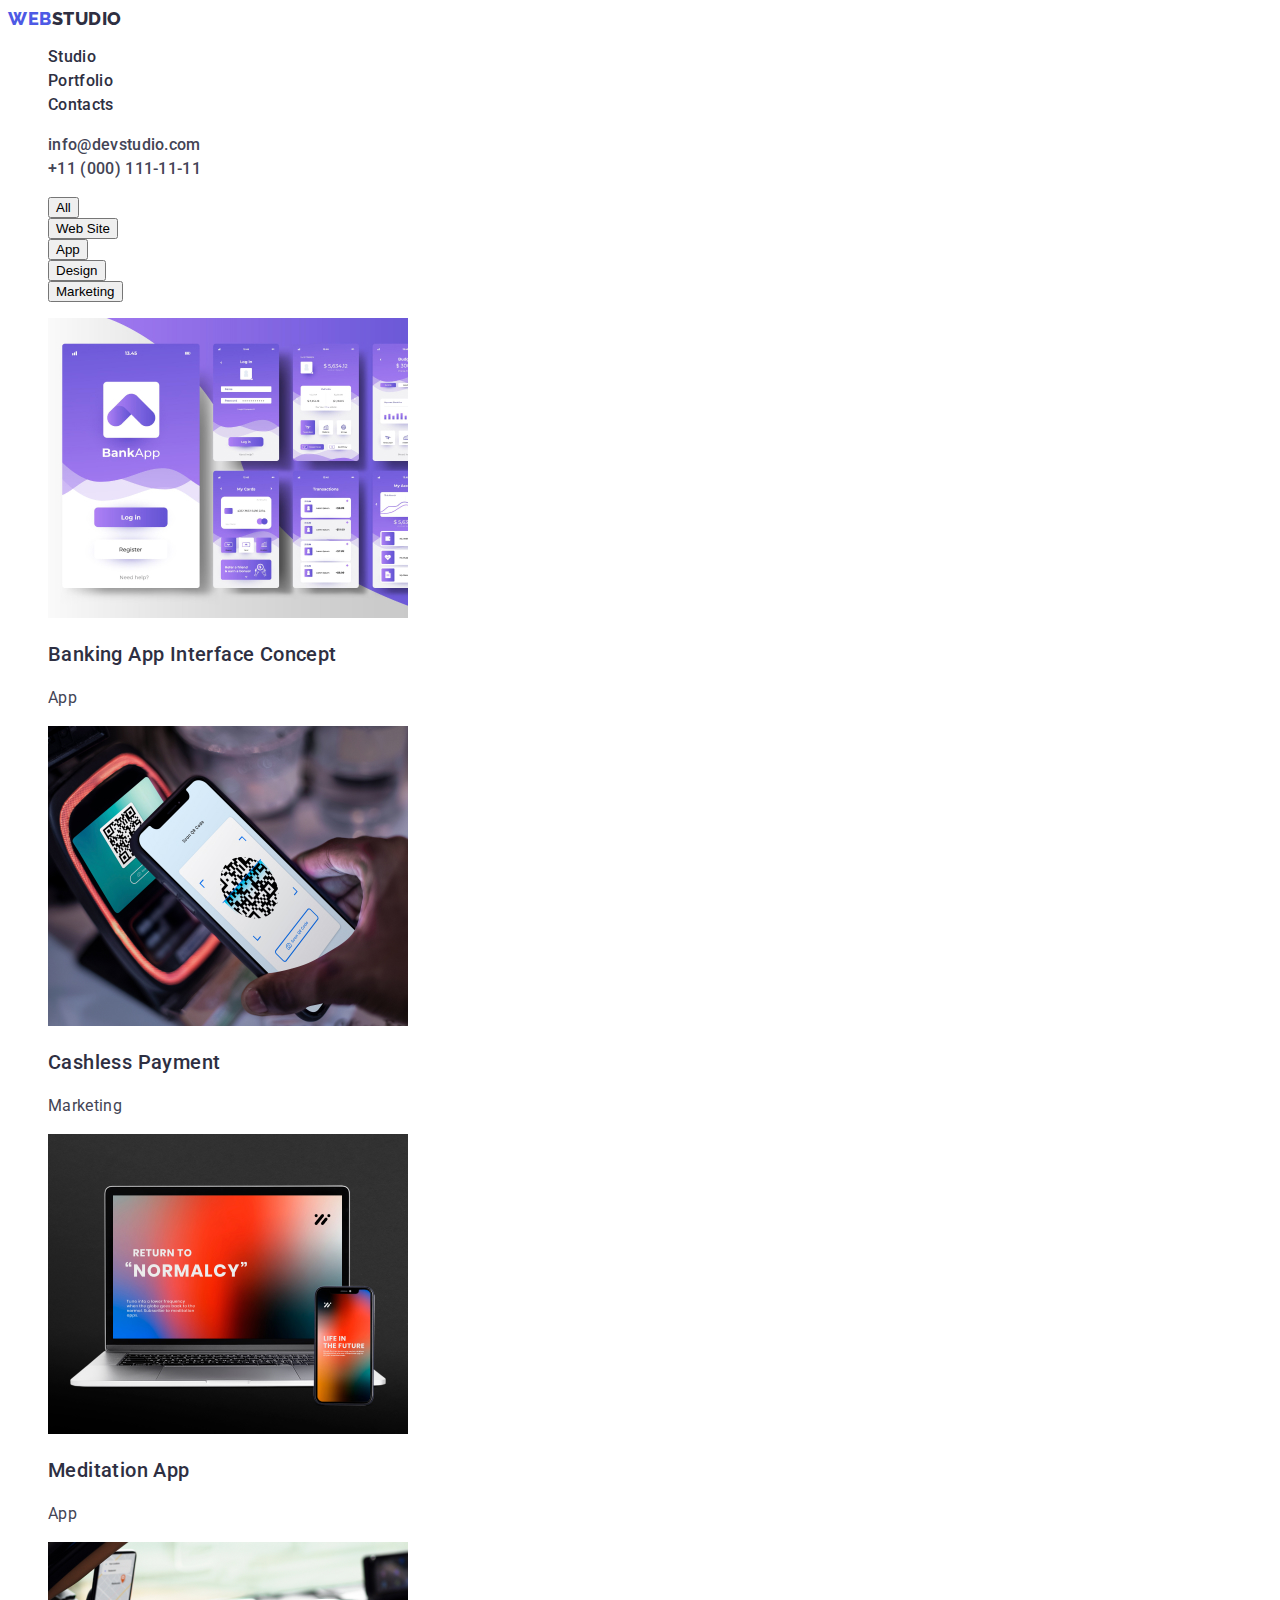
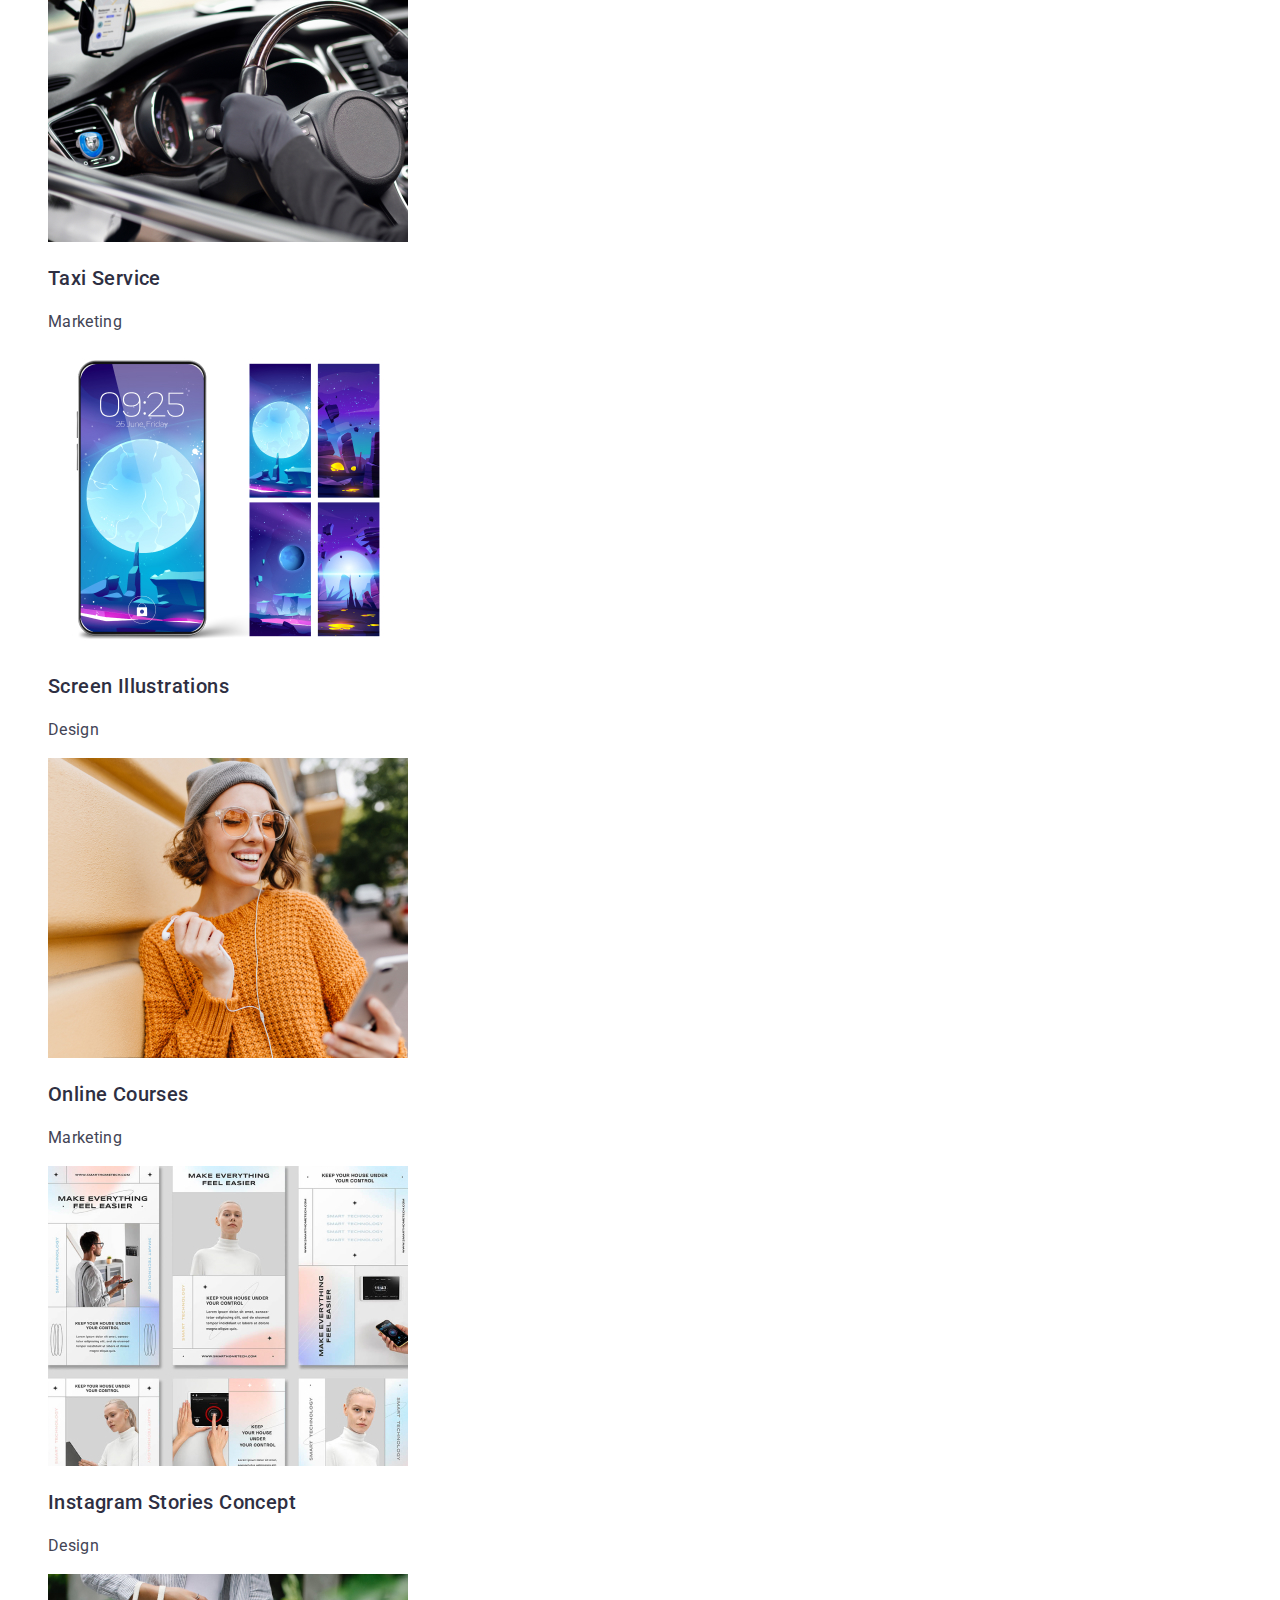
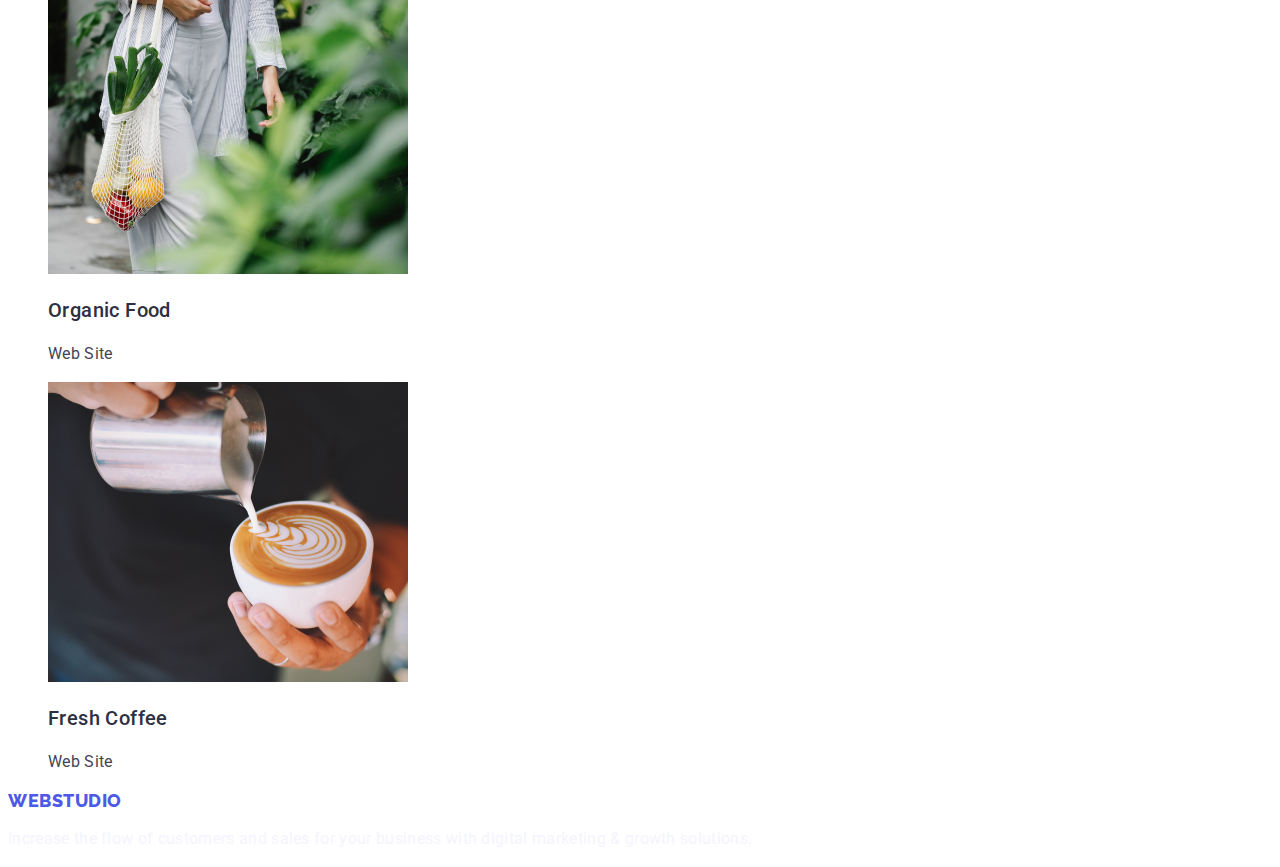
==== portfolio.html @ 8acc3021 "." ====
<!DOCTYPE html>
<html lang="en">

<head>
<link rel="preconnect" href="https://fonts.googleapis.com">
<link rel="preconnect" href="https://fonts.gstatic.com" crossorigin>
<link href="https://fonts.googleapis.com/css2?family=Raleway:wght@800&display=swap" rel="stylesheet">
<link rel="preconnect" href="https://fonts.googleapis.com">
<link rel="preconnect" href="https://fonts.gstatic.com" crossorigin>
<link href="https://fonts.googleapis.com/css2?family=Roboto:wght@400;500;700&display=swap" rel="stylesheet">
<style>
    .title {
        font-family: 'Raleway', cursive;
        font-family: 'Roboto', cursive;
    }
</style>

<link rel="stylesheet" href="./css/styles.css" />
<meta charset="UTF-8">
<meta http-equiv="X-UA-Compatible" content="IE=edge">
<meta name="viewport" content="width=device-width, initial-scale=1.0">
<title>WebStudio</title>
</head>

<body class="main">
    <header>
        <nav>
            <a class="logo" class="link" href="./index.html">Web<span class="logo-one">Studio</span></a>
            <ul class="list">
                <li class="nav-link"><a class="nav" class="link" href="./index.html">Studio</a></li>
                <li class="nav-link"><a class="nav" class="link" href="./portfolio.html">Portfolio</a></li>
                <li class="nav-link"><a class="nav" class="link" href="">Contacts</a></li>
            </ul>
        </nav>
        <address class="contact">
            <ul class="list">
                <li><a href="mailto:info@devstudio.com" class="contact">info@devstudio.com</a></li>
                <li><a href="tel:+110001111111" class="contact">+11 (000) 111-11-11</a></li>
            </ul>
        </address>
    </header>
    <main>
      <ul class="list">
          <li><button class="filter" type="button">All</button></li>
          <li><button type="button" class="filter">Web Site</button></li>
          <li><button class="filter" type="button">App</button></li>
          <li><button class="filter" type="button">Design</button></li>
          <li><button class="filter" type="button">Marketing</button></li>
      </ul>
      <ul class="pic-list">
        <li><a class="link" href="./"><img src="images/image4.jpg" alt="Phone screen showing an app" width="360">
        <h3 class="header-three">Banking App Interface Concept</h3><p class="text"> App</p></a></li>
    <li><a class="link" href="./"><img src="images/image5.jpg" alt="Phone screen with a QR code on it" width="360">
       <h3 class="header-three">Cashless Payment</h3><p class="text">Marketing</p></a></li>
    <li><a class="link" href="./"><img src="images/image6.jpg" alt="Phone and laptop screens" width="360">
     <h3 class="header-three">Meditation App</h3><p class="text">App</p></a></li>
    <li><a class="link" href="./"><img src="images/image7.jpg" alt="Hands on a steering wheel" width="360">
    <h3 class="header-three">Taxi Service</h3><p class="text">Marketing</p></a></li>
    <li><a class="link" href="./"><img src="images/image8.jpg" alt="Five phone screens" width="360">
    <h3 class="header-three">Screen Illustrations</h3><p class="text">Design</p></a></li>
    <li><a class="link" href="./"><img src="images/image9.jpg" alt="Girl looking on a phone screen and smiling" width="360">
    <h3 class="header-three">Online Courses</h3><p class="text">Marketing</p></a></li>
    <li><a class="link" href="./"><img src="images/image10.jpg" alt="Samples of Instagram stories" width="360">
    <h3 class="header-three">Instagram Stories Concept</h3><p class="text">Design</p></a></li>
    <li><a class="link" href="./"><img src="images/image11.jpg" alt="A woman carrying a grocery bag" width="360">
    <h3 class="header-three">Organic Food</h3><p class="text">Web Site</p></a></li>
    <li><a class="link" href="./"><img src="images/image12.jpg" alt="Barista making coffee" width="360">
    <h3 class="header-three">Fresh Coffee</h3><p class="text">Web Site</p></a></li>
      </ul>

    </main>
    <footer>
    <a class="logo" href="./index.html"><span class="logo1">Web</span><span class="logo-two">Studio</span></a>
    <p class="footer-desc"> Increase the flow of customers and sales for your business with digital marketing & growth
    solutions.</p>
    </footer>
    </body>
    
    </html>
---- css/styles.css ----
:root {font-family: 'Roboto', sans-serif;
    color: #434455;
    text-decoration: none;
    background-color: #FFFFFF}

.header-one{line-height: 1.07;
    font-style: normal;
    font-weight: 700;
    font-size: 56px;
    letter-spacing: 0.02em;
    text-align: center;
    color: #FFFFFF;}
.logo{
    font-family: 'Raleway', sans-serif;
    font-style: normal;
    font-weight: 800;
    font-size: 18px;
    line-height: 1.17;
    display: flex;
    letter-spacing: 0.03em;
    text-transform: uppercase;
    text-decoration: none;
    color: #4d5ae5;}
.logo-one {color: #2e2f42}
.nav-link {
    font-weight: 500;
    font-size: 16px;
    line-height: 1.5;
    letter-spacing: 0.02em;
    color: #2e2f42;
    
}
.nav:focus {color: #404bbf;}
.nav:hover {
    color: #404bbf;
}
.contact-nav {font-style: normal;}
.contact {font-style: normal;
    font-weight: 500;
    font-size: 16px;
    line-height: 24px;
    letter-spacing: 0.02em;
    color: #434455;
    text-decoration: none;}
.nav{color:#2e2f42;
    font-weight: 500;
    font-size: 16px;
    line-height: 1.5;
    letter-spacing: 0.02em;
    text-decoration: none;}
   
   
.contact:focus {color:#404bbf;}
.contact:hover {
    color: #404bbf;
}

.button {background-color: #4D5AE5;
    font-style: normal;
    font-weight: 500;
    font-size: 16px;
    line-height: 24px;
    letter-spacing: 0.04em;
    color: #FFFFFF;
    font-family: "Roboto", sans-serif;
    cursor: pointer;
    }
.button:focus{color:#404BBF;}
.button:hover{
    color: #404BBF;
}
.principlesoverall {
    list-style: none    
}
.header-three {
    font-style: normal;
    font-weight: 500;
    font-size: 20px;
    line-height: 24px;
    letter-spacing: 0.02em;
    color: #2E2F42;}   
.text {
        font-style: normal;
        font-weight: 400;
        font-size: 16px;
        line-height: 24px;
        letter-spacing: 0.02em;
        color: #434455;
}     
.header-two {
    font-style: normal;
    font-weight: 700;
    font-size: 36px;
    line-height: 40px;
    letter-spacing: 0.02em;
    text-transform: capitalize;
    color: #2E2F42;}
.pic-list {
    list-style: none;
}
.teamjob {
    font-style: normal;
    font-weight: 400;
    font-size: 16px;
    line-height: 24px;
    letter-spacing: 0.02em;
    color: #434455
}
.footer-desc{
    font-style: normal;
    line-height: 24px;
    letter-spacing: 0.02em;
    color: #F4F4FD;
}
.filter:hover .filter:focus {background: #404BBF;
    border: 1px solid #E7E9FC;
     }
.link {text-decoration: none;}
.list {list-style: none;}
.section-one {background-color:#2e2f42;}
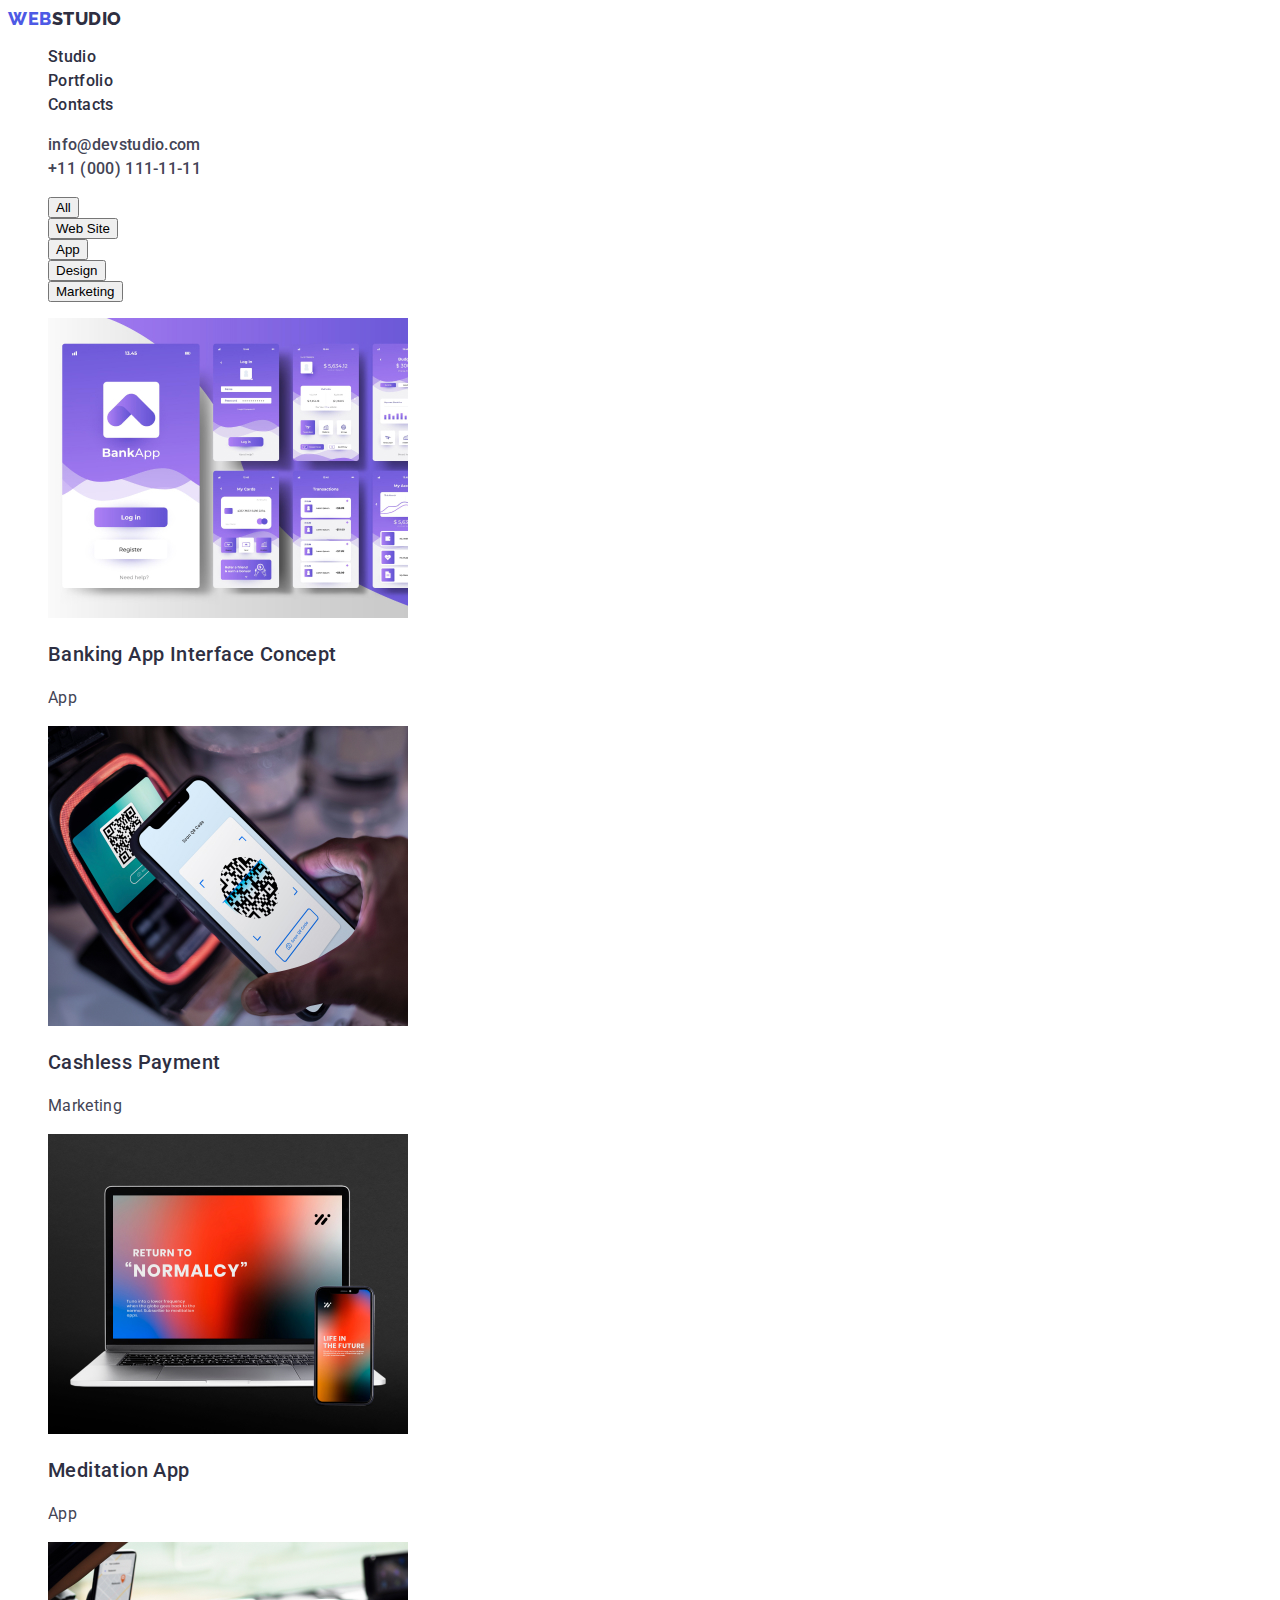
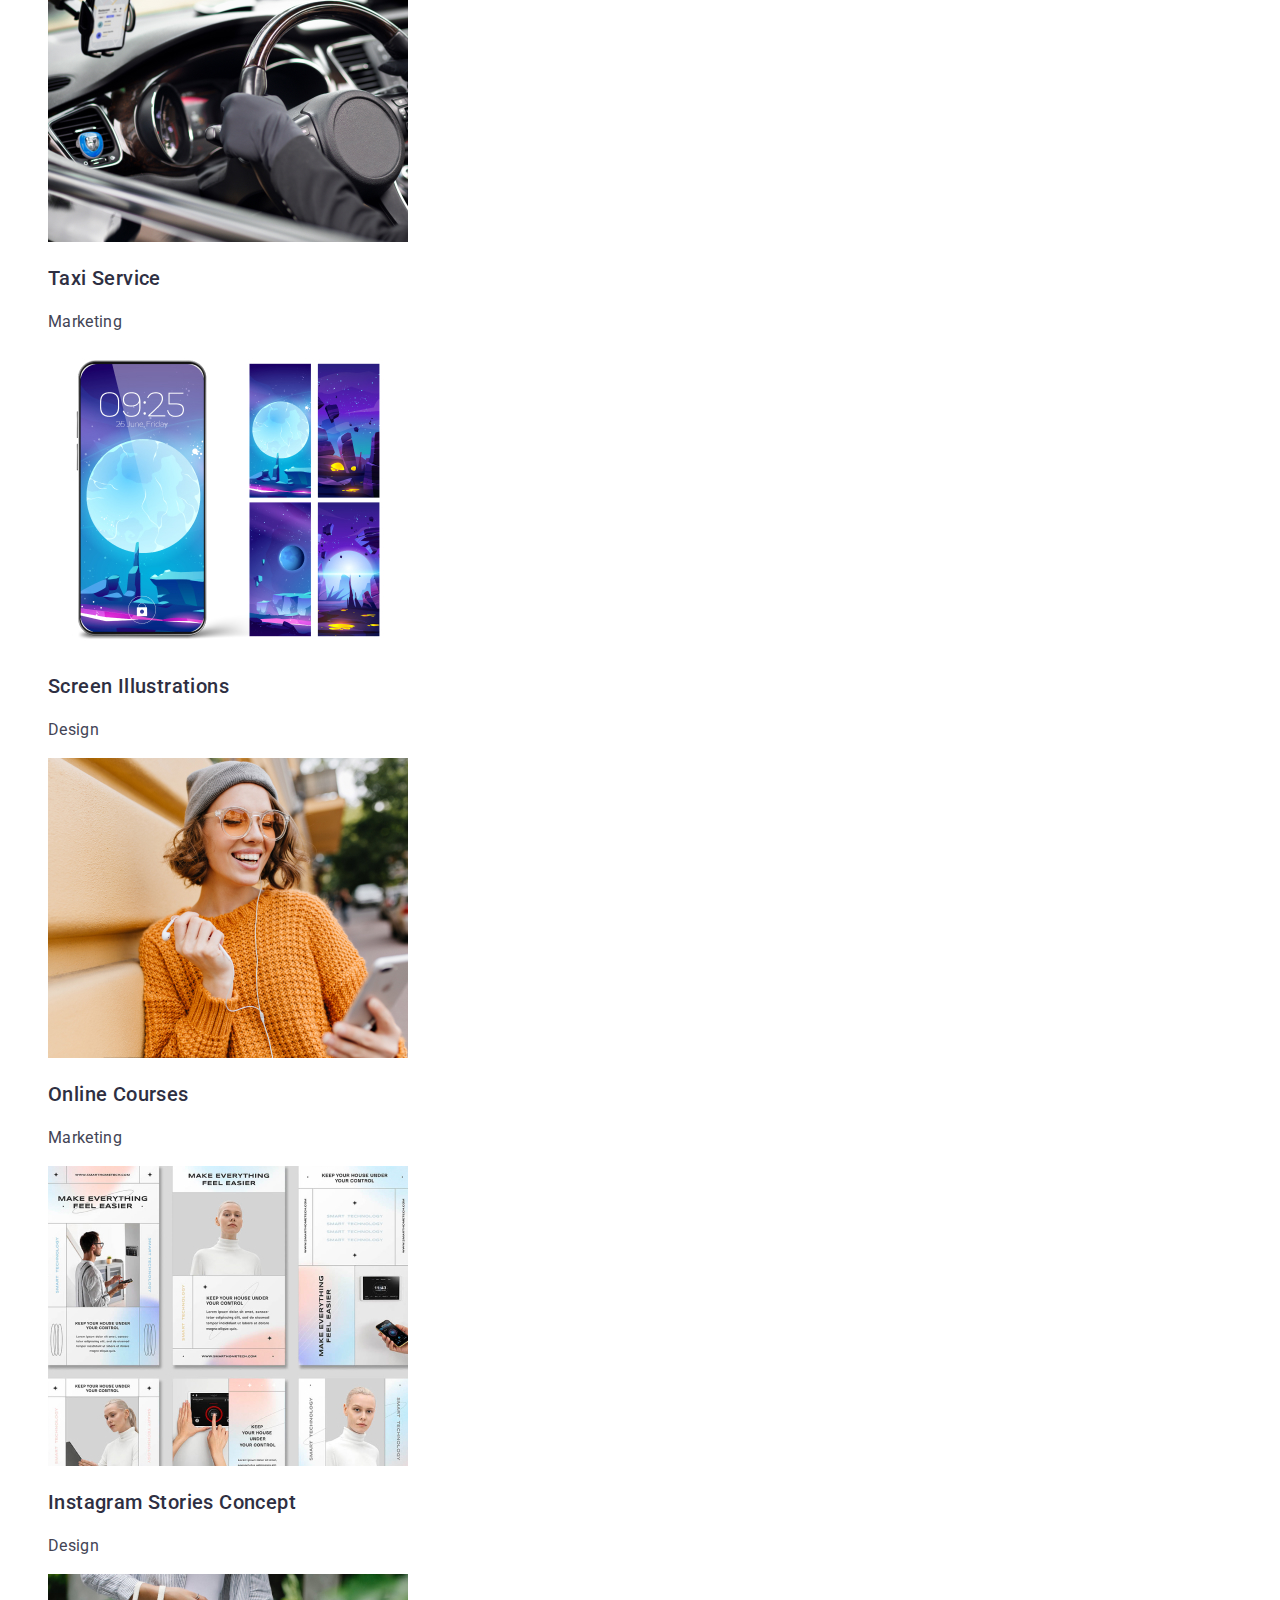
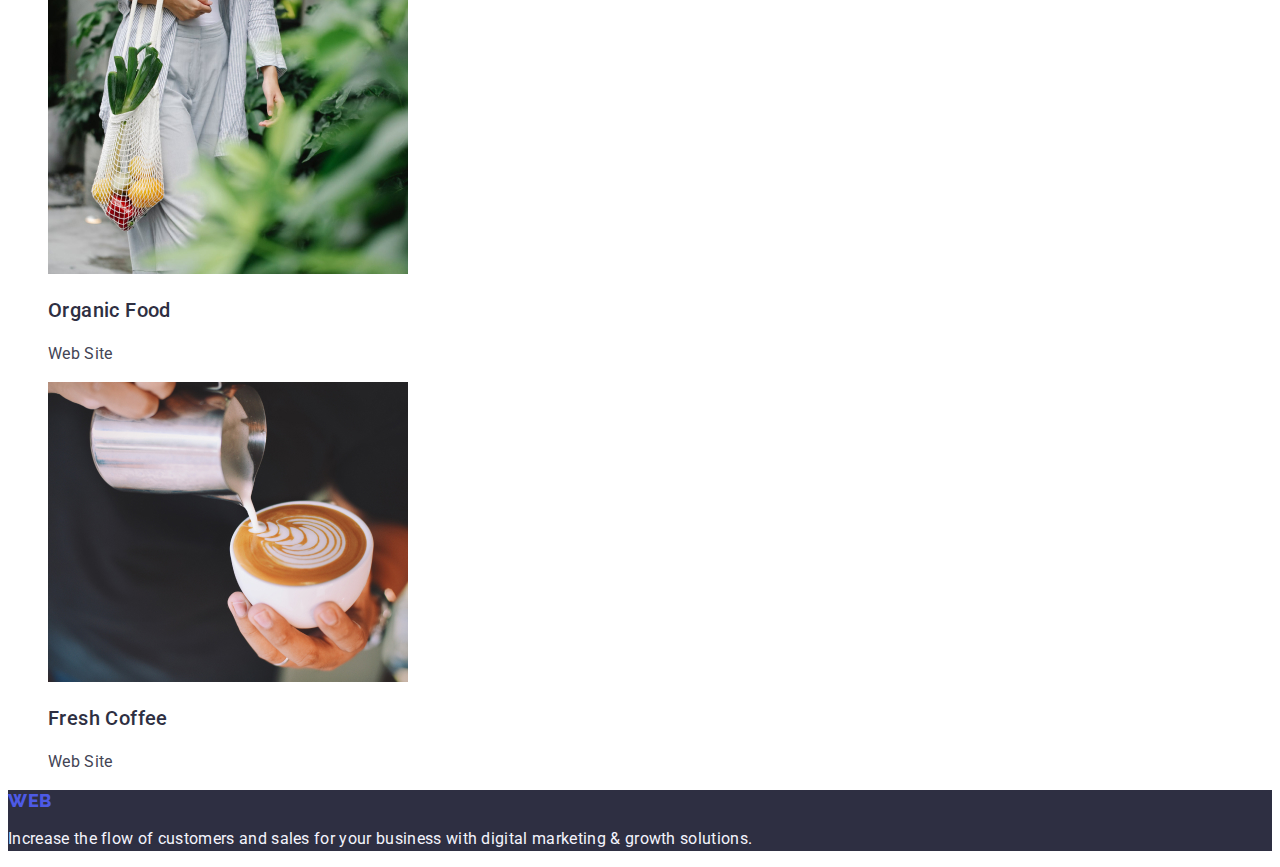
==== commit ac81ac2d: "." ====
--- a/portfolio.html
+++ b/portfolio.html
@@ -27,9 +27,9 @@
         <nav>
             <a class="logo" class="link" href="./index.html">Web<span class="logo-one">Studio</span></a>
             <ul class="list">
-                <li class="nav-link"><a class="nav" class="link" href="./index.html">Studio</a></li>
-                <li class="nav-link"><a class="nav" class="link" href="./portfolio.html">Portfolio</a></li>
-                <li class="nav-link"><a class="nav" class="link" href="">Contacts</a></li>
+                <li class="nav-link"><a class="nav link" href="./index.html">Studio</a></li>
+                <li class="nav-link"><a class="nav link" href="./portfolio.html">Portfolio</a></li>
+                <li class="nav-link"><a class="nav link" href="">Contacts</a></li>
             </ul>
         </nav>
         <address class="contact">
@@ -40,6 +40,7 @@
         </address>
     </header>
     <main>
+        <section> <h1 hidden>Lorem ipsum dolor</h1>
       <ul class="list">
           <li><button class="filter" type="button">All</button></li>
           <li><button type="button" class="filter">Web Site</button></li>
@@ -67,10 +68,10 @@
     <li><a class="link" href="./"><img src="images/image12.jpg" alt="Barista making coffee" width="360">
     <h3 class="header-three">Fresh Coffee</h3><p class="text">Web Site</p></a></li>
       </ul>
-
+    </section>
     </main>
-    <footer>
-    <a class="logo" href="./index.html"><span class="logo1">Web</span><span class="logo-two">Studio</span></a>
+    <footer class="footer">
+    <a class="logo" class="link" href="./index.html">Web<span class="logo-one">Studio</span></a>
     <p class="footer-desc"> Increase the flow of customers and sales for your business with digital marketing & growth
     solutions.</p>
     </footer>
--- a/css/styles.css
+++ b/css/styles.css
@@ -118,6 +118,7 @@
 .link {text-decoration: none;}
 .list {list-style: none;}
 .section-one {background-color:#2e2f42;}
+.footer{background-color:#2e2f42;}
 
 
 
@@ -127,4 +128,3 @@
 
 
 
-
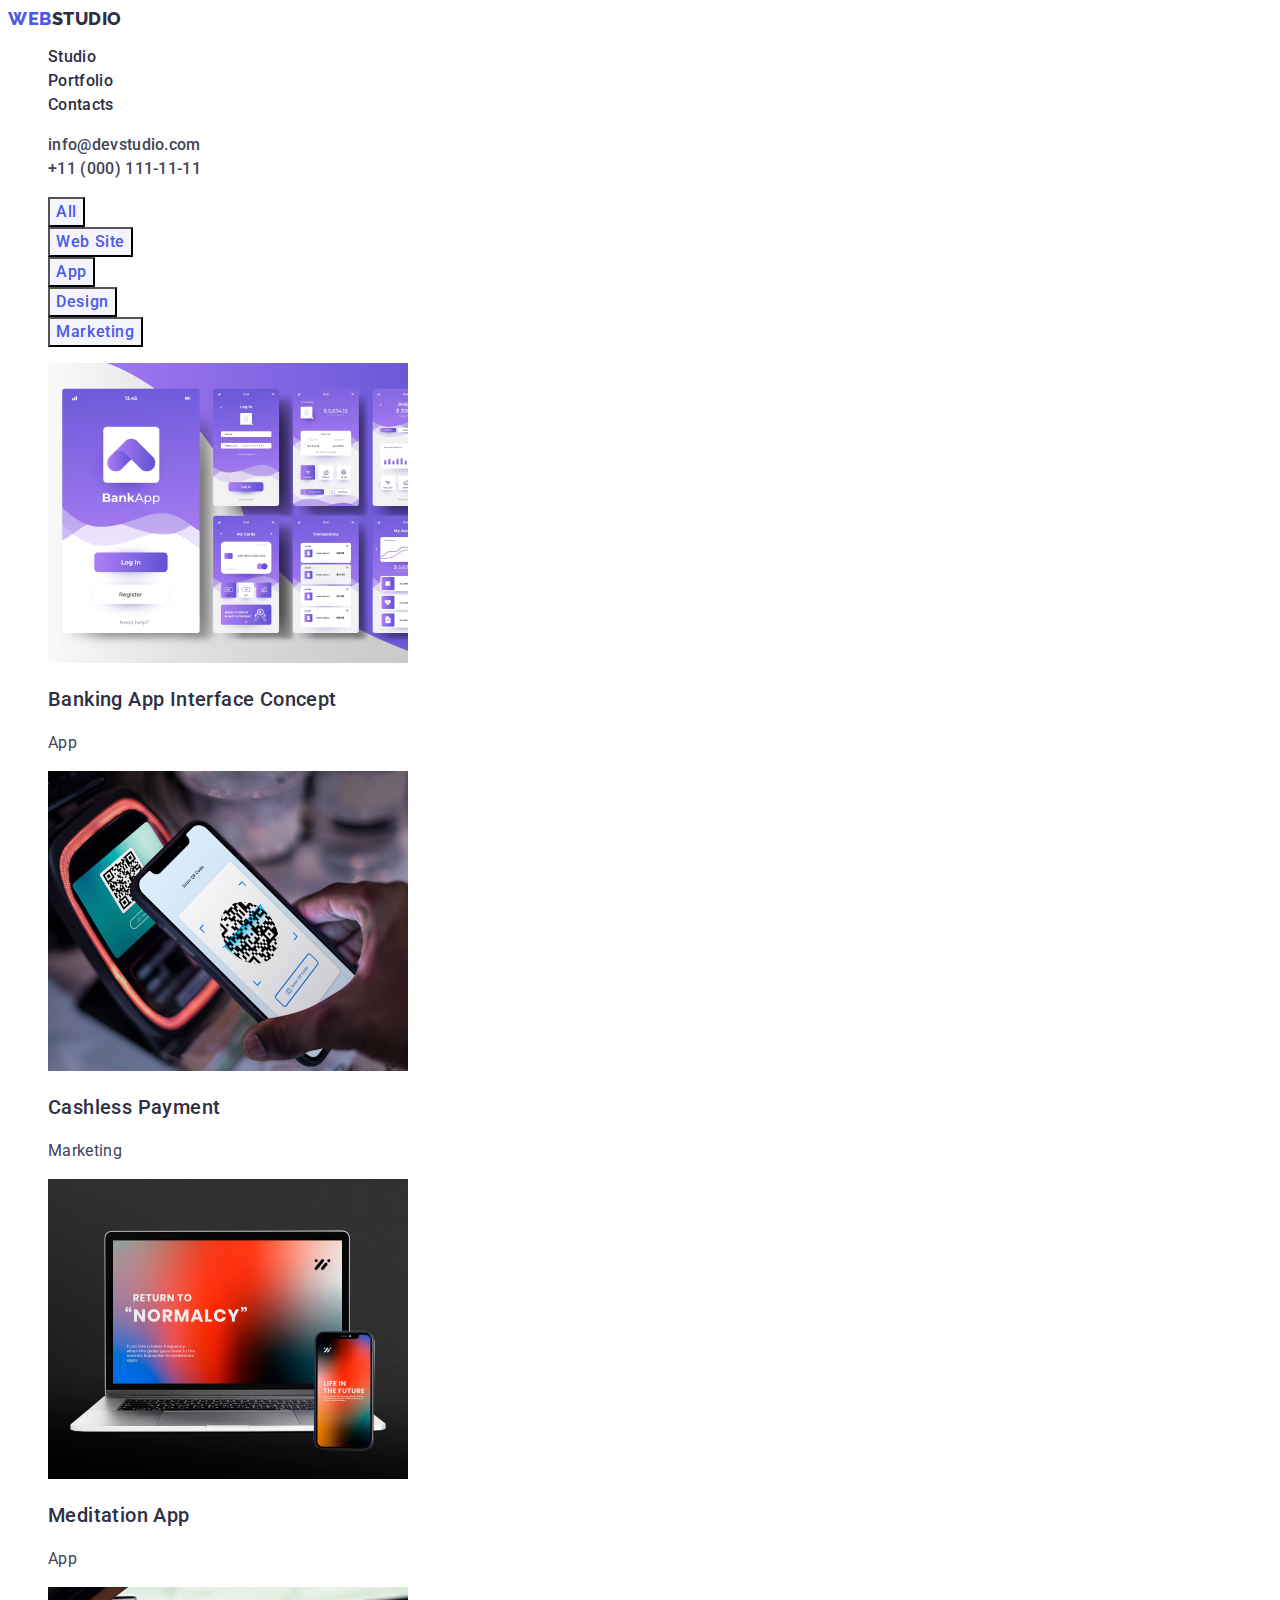
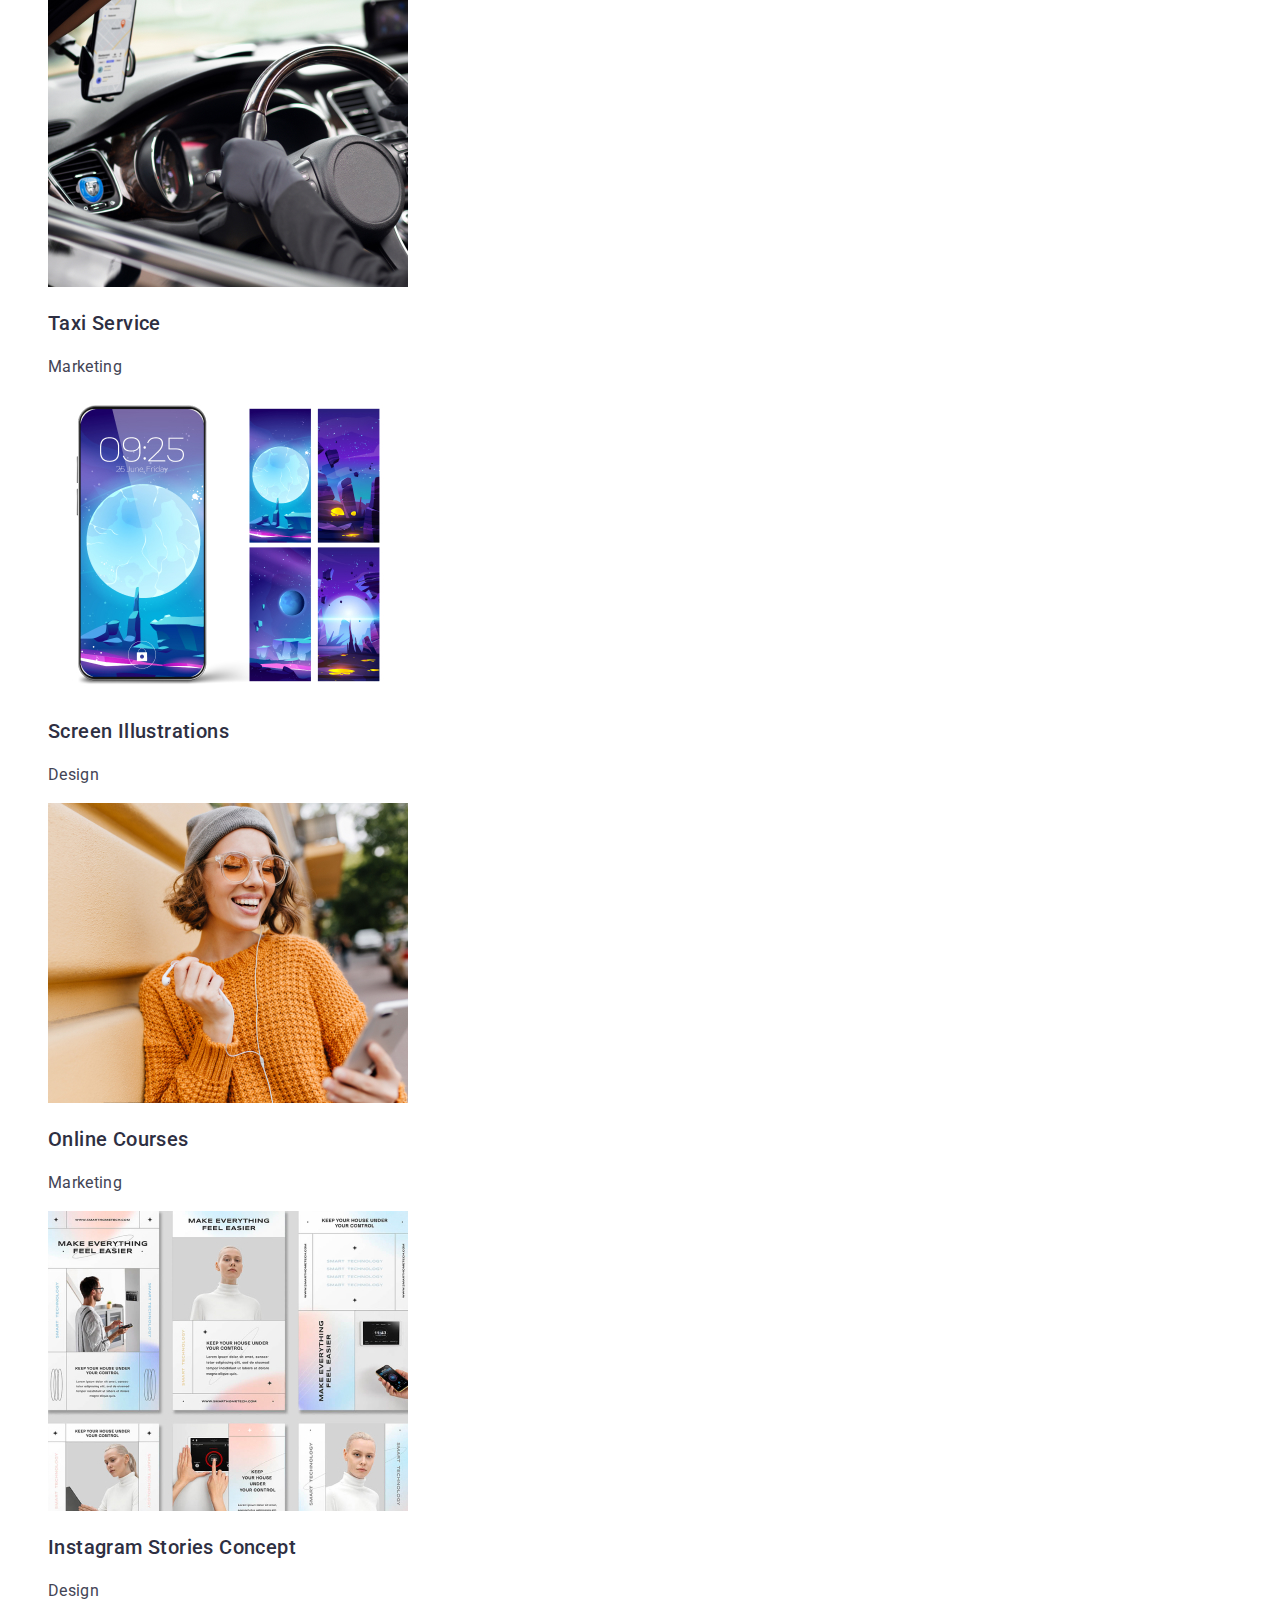
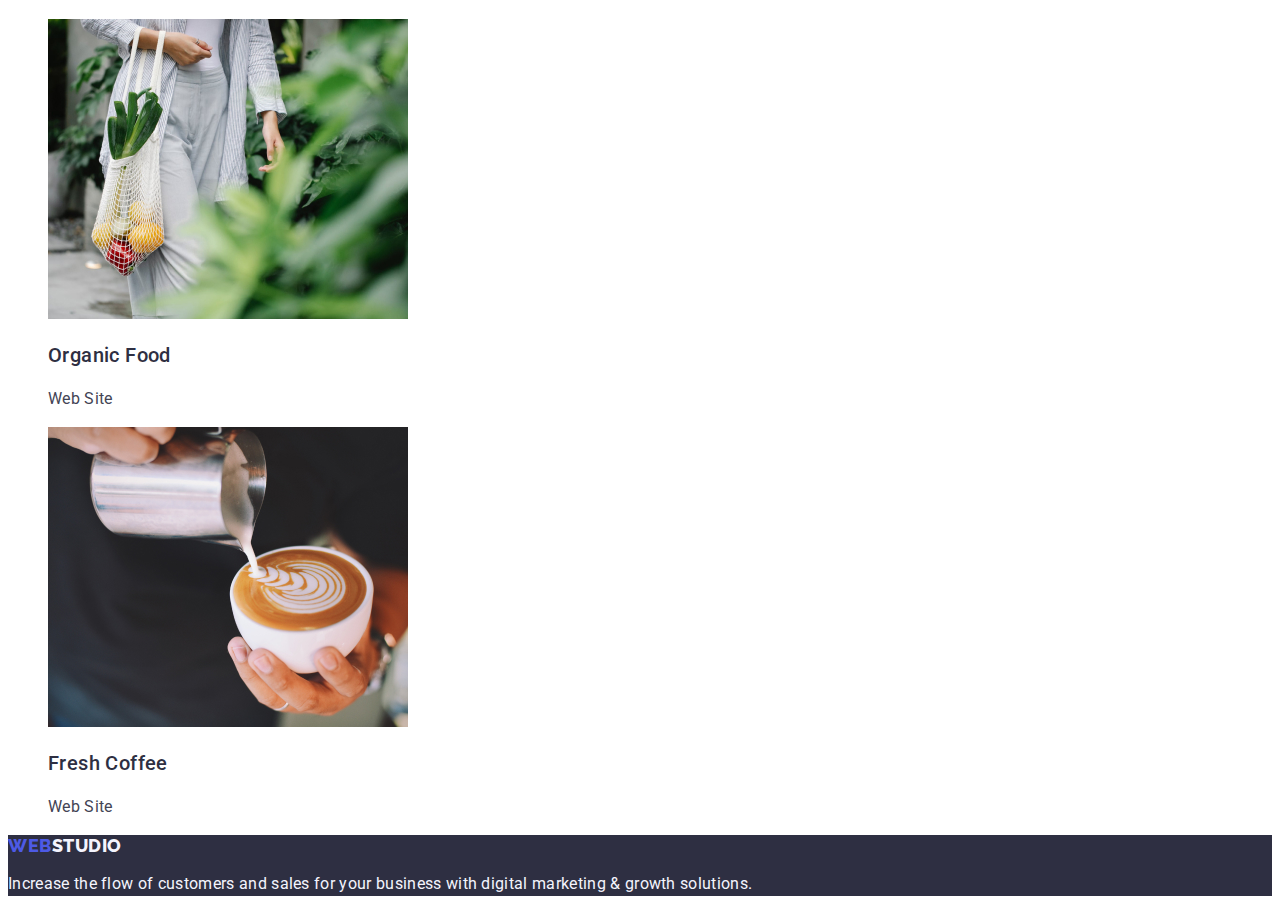
==== commit c9149dfa: "index fixed" ====
--- a/portfolio.html
+++ b/portfolio.html
@@ -25,7 +25,7 @@
 <body class="main">
     <header>
         <nav>
-            <a class="logo" class="link" href="./index.html">Web<span class="logo-one">Studio</span></a>
+            <a class="logo link" href="./index.html">Web<span class="logo-one">Studio</span></a>
             <ul class="list">
                 <li class="nav-link"><a class="nav link" href="./index.html">Studio</a></li>
                 <li class="nav-link"><a class="nav link" href="./portfolio.html">Portfolio</a></li>
@@ -34,8 +34,8 @@
         </nav>
         <address class="contact">
             <ul class="list">
-                <li><a href="mailto:info@devstudio.com" class="contact">info@devstudio.com</a></li>
-                <li><a href="tel:+110001111111" class="contact">+11 (000) 111-11-11</a></li>
+                <li><a href="mailto:info@devstudio.com" class="contact link">info@devstudio.com</a></li>
+                <li><a href="tel:+110001111111" class="contact link">+11 (000) 111-11-11</a></li>
             </ul>
         </address>
     </header>
@@ -48,33 +48,34 @@
           <li><button class="filter" type="button">Design</button></li>
           <li><button class="filter" type="button">Marketing</button></li>
       </ul>
-      <ul class="pic-list">
-        <li><a class="link" href="./"><img src="images/image4.jpg" alt="Phone screen showing an app" width="360">
+      <ul class="list">
+        <li><a class="link" href="./"><img src="./images/image4.jpg" alt="Phone screen showing an app" width="360">
         <h3 class="header-three">Banking App Interface Concept</h3><p class="text"> App</p></a></li>
-    <li><a class="link" href="./"><img src="images/image5.jpg" alt="Phone screen with a QR code on it" width="360">
+    <li><a class="link" href="./"><img src="./images/image5.jpg" alt="Phone screen with a QR code on it" width="360">
        <h3 class="header-three">Cashless Payment</h3><p class="text">Marketing</p></a></li>
-    <li><a class="link" href="./"><img src="images/image6.jpg" alt="Phone and laptop screens" width="360">
+    <li><a class="link" href="./"><img src="./images/image6.jpg" alt="Phone and laptop screens" width="360">
      <h3 class="header-three">Meditation App</h3><p class="text">App</p></a></li>
-    <li><a class="link" href="./"><img src="images/image7.jpg" alt="Hands on a steering wheel" width="360">
+    <li><a class="link" href="./"><img src="./images/image7.jpg" alt="Hands on a steering wheel" width="360">
     <h3 class="header-three">Taxi Service</h3><p class="text">Marketing</p></a></li>
-    <li><a class="link" href="./"><img src="images/image8.jpg" alt="Five phone screens" width="360">
+    <li><a class="link" href="./"><img src="./images/image8.jpg" alt="Five phone screens" width="360">
     <h3 class="header-three">Screen Illustrations</h3><p class="text">Design</p></a></li>
-    <li><a class="link" href="./"><img src="images/image9.jpg" alt="Girl looking on a phone screen and smiling" width="360">
+    <li><a class="link" href="./"><img src="./images/image9.jpg" alt="Girl looking on a phone screen and smiling" width="360">
     <h3 class="header-three">Online Courses</h3><p class="text">Marketing</p></a></li>
-    <li><a class="link" href="./"><img src="images/image10.jpg" alt="Samples of Instagram stories" width="360">
+    <li><a class="link" href="./"><img src="./images/image10.jpg" alt="Samples of Instagram stories" width="360">
     <h3 class="header-three">Instagram Stories Concept</h3><p class="text">Design</p></a></li>
-    <li><a class="link" href="./"><img src="images/image11.jpg" alt="A woman carrying a grocery bag" width="360">
+    <li><a class="link" href="./"><img src="./images/image11.jpg" alt="A woman carrying a grocery bag" width="360">
     <h3 class="header-three">Organic Food</h3><p class="text">Web Site</p></a></li>
-    <li><a class="link" href="./"><img src="images/image12.jpg" alt="Barista making coffee" width="360">
+    <li><a class="link" href="./"><img src="./images/image12.jpg" alt="Barista making coffee" width="360">
     <h3 class="header-three">Fresh Coffee</h3><p class="text">Web Site</p></a></li>
       </ul>
     </section>
     </main>
-    <footer class="footer">
-    <a class="logo" class="link" href="./index.html">Web<span class="logo-one">Studio</span></a>
+<footer class="footer">
+    <a class="logo link" href="./index.html">Web<span class="logo-two">Studio</span></a>
     <p class="footer-desc"> Increase the flow of customers and sales for your business with digital marketing & growth
-    solutions.</p>
-    </footer>
+        solutions.</p>
+</footer>
+
     </body>
     
     </html>--- a/css/styles.css
+++ b/css/styles.css
@@ -16,12 +16,12 @@
     font-weight: 800;
     font-size: 18px;
     line-height: 1.17;
-    display: flex;
     letter-spacing: 0.03em;
     text-transform: uppercase;
     text-decoration: none;
     color: #4d5ae5;}
 .logo-one {color: #2e2f42}
+.logo-two {color: #f4f4fd}
 .nav-link {
     font-weight: 500;
     font-size: 16px;
@@ -42,13 +42,13 @@
     letter-spacing: 0.02em;
     color: #434455;
     text-decoration: none;}
+
 .nav{color:#2e2f42;
     font-weight: 500;
     font-size: 16px;
     line-height: 1.5;
     letter-spacing: 0.02em;
     text-decoration: none;}
-   
    
 .contact:focus {color:#404bbf;}
 .contact:hover {
@@ -65,12 +65,12 @@
     font-family: "Roboto", sans-serif;
     cursor: pointer;
     }
-.button:focus{color:#404BBF;}
-.button:hover{
-    color: #404BBF;
+.button:focus {background-color:#404BBF;}
+.button:hover {
+    background-color: #404BBF;
 }
 .principlesoverall {
-    list-style: none    
+    list-style: none;    
 }
 .header-three {
     font-style: normal;
@@ -91,13 +91,13 @@
     font-style: normal;
     font-weight: 700;
     font-size: 36px;
-    line-height: 40px;
+    text-align: center;
     letter-spacing: 0.02em;
     text-transform: capitalize;
-    color: #2E2F42;}
-.pic-list {
-    list-style: none;
-}
+    color: #2E2F42;
+    line-height: 1.11;}
+.section-four {background-color: #F4F4FD;}
+
 .teamjob {
     font-style: normal;
     font-weight: 400;
@@ -112,9 +112,24 @@
     letter-spacing: 0.02em;
     color: #F4F4FD;
 }
-.filter:hover .filter:focus {background: #404BBF;
+.filter:hover {background: #404BBF;
     border: 1px solid #E7E9FC;
+    color: #FFFFFF;
      }
+.filter:focus {
+        color: #FFFFFF;
+        background: #404BBF;
+        border: 1px solid #E7E9FC;
+    }
+.filter {font-family: "Roboto", sans-serif;
+         font-weight: 500;
+        font-size: 16px;
+        line-height: 1.5;
+        letter-spacing: 0.04em;
+        color: #4d5ae5;
+        background-color: #F4F4FD;
+        cursor: pointer;
+}
 .link {text-decoration: none;}
 .list {list-style: none;}
 .section-one {background-color:#2e2f42;}
@@ -128,3 +143,4 @@
 
 
 
+
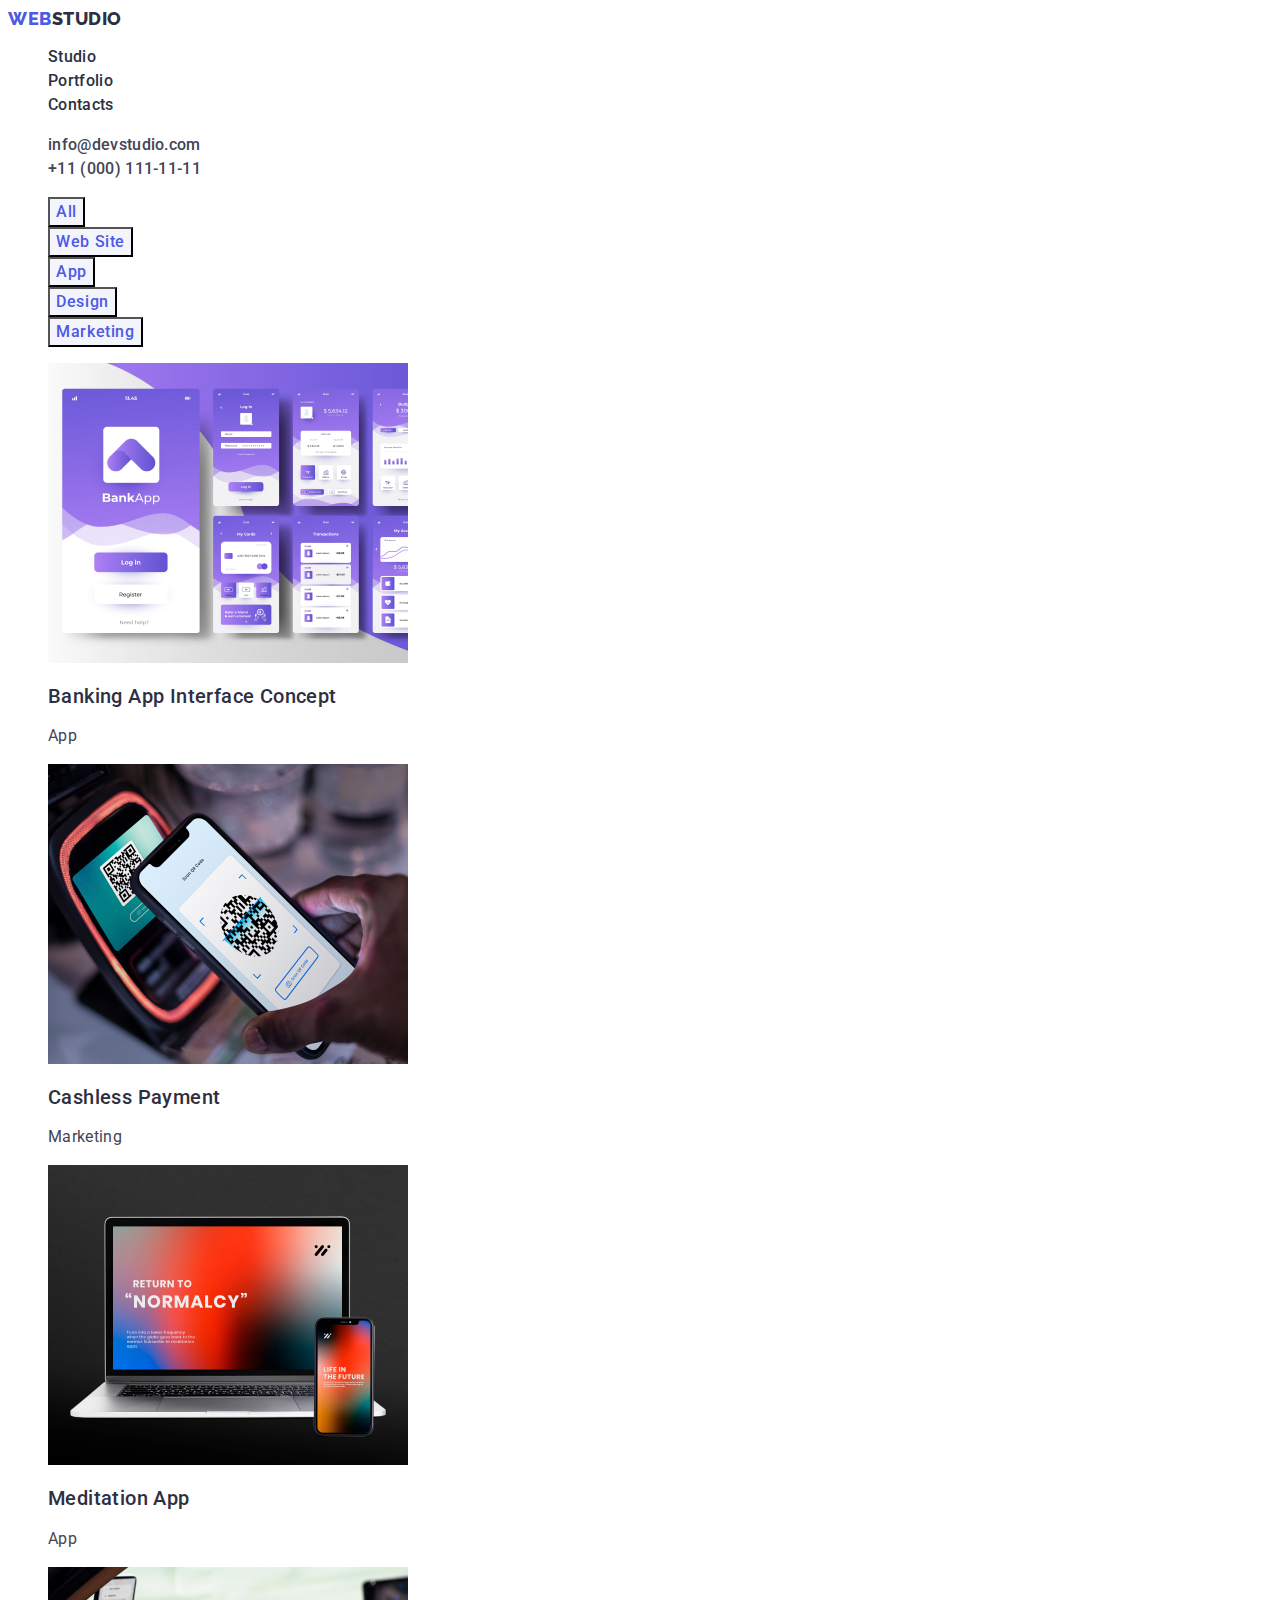
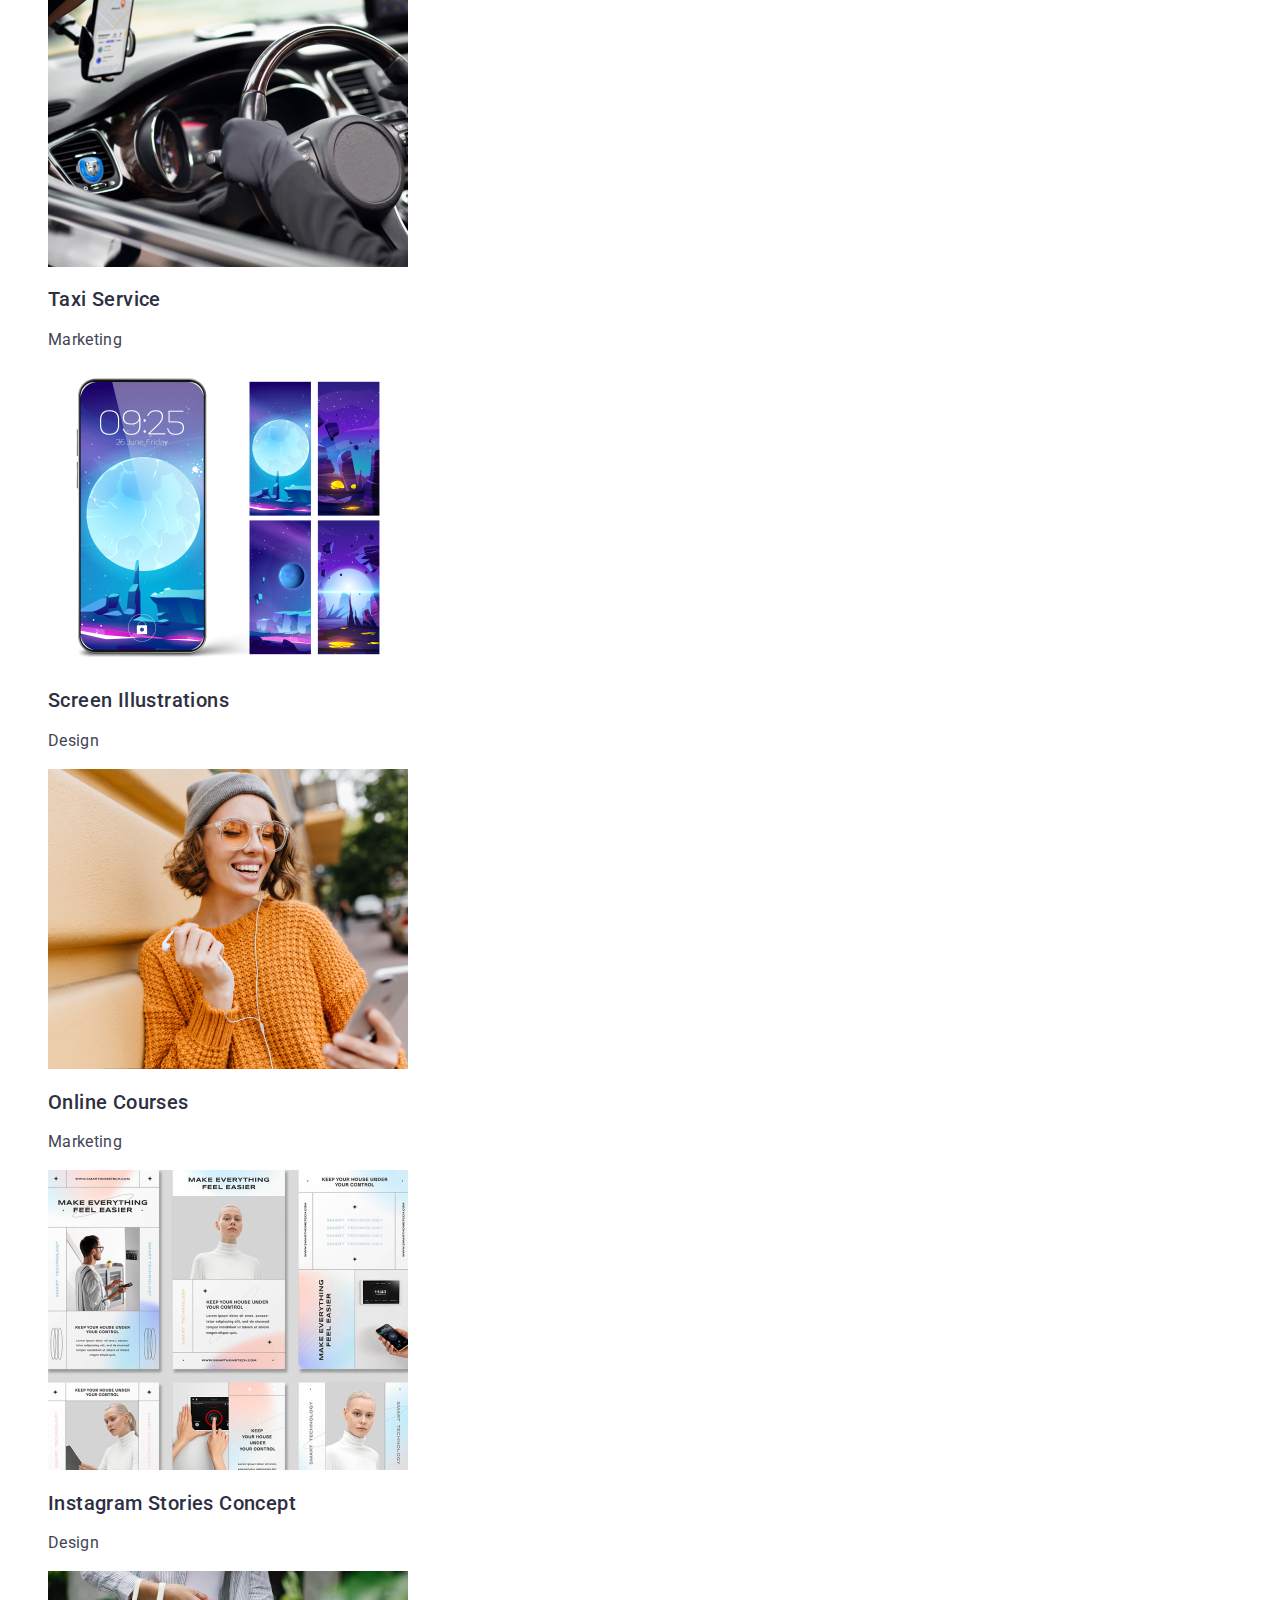
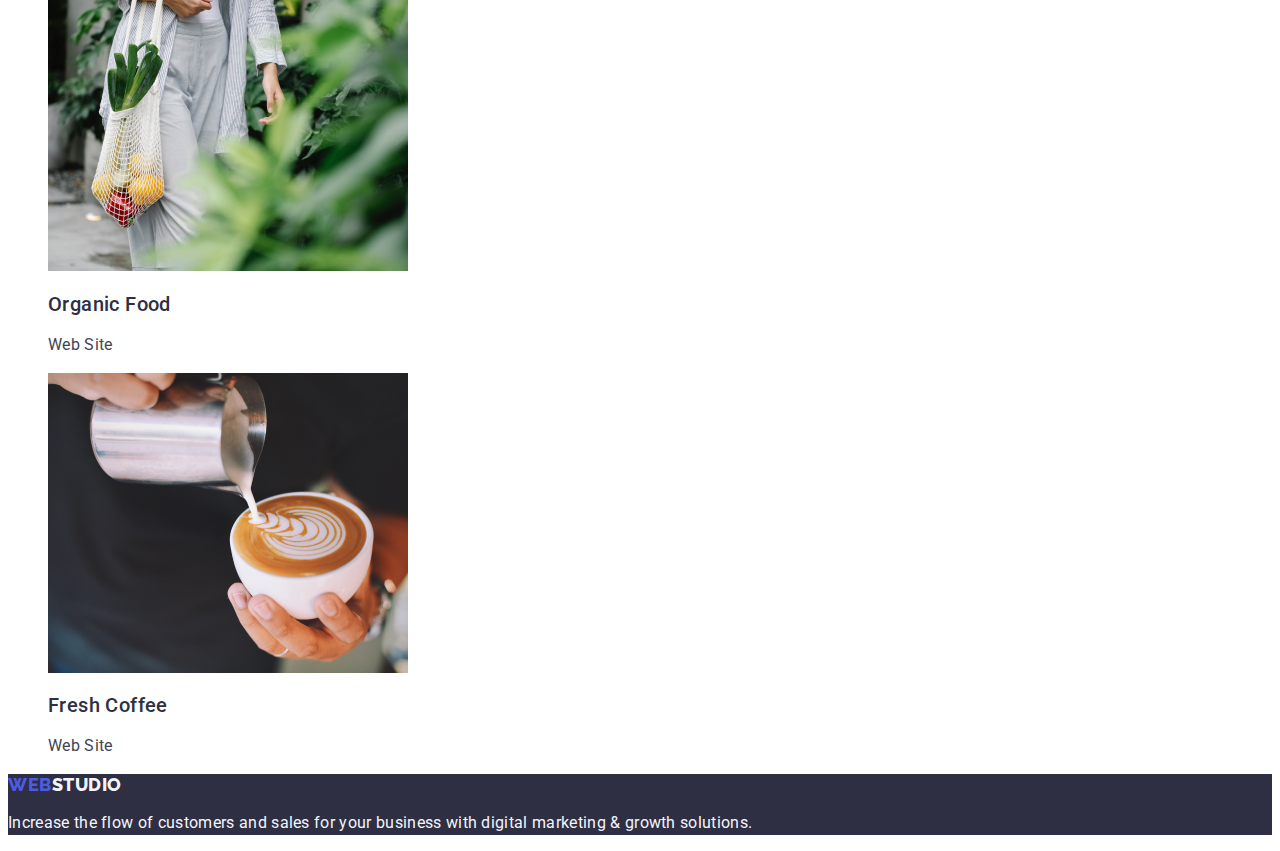
==== commit daab44a6: "hopefully final" ====
--- a/portfolio.html
+++ b/portfolio.html
@@ -50,23 +50,23 @@
       </ul>
       <ul class="list">
         <li><a class="link" href="./"><img src="./images/image4.jpg" alt="Phone screen showing an app" width="360">
-        <h3 class="header-three">Banking App Interface Concept</h3><p class="text"> App</p></a></li>
+        <h2 class="header-portf">Banking App Interface Concept</h2><p class="text"> App</p></a></li>
     <li><a class="link" href="./"><img src="./images/image5.jpg" alt="Phone screen with a QR code on it" width="360">
-       <h3 class="header-three">Cashless Payment</h3><p class="text">Marketing</p></a></li>
+       <h2 class="header-portf">Cashless Payment</h2><p class="text">Marketing</p></a></li>
     <li><a class="link" href="./"><img src="./images/image6.jpg" alt="Phone and laptop screens" width="360">
-     <h3 class="header-three">Meditation App</h3><p class="text">App</p></a></li>
+     <h2 class="header-portf">Meditation App</h2><p class="text">App</p></a></li>
     <li><a class="link" href="./"><img src="./images/image7.jpg" alt="Hands on a steering wheel" width="360">
-    <h3 class="header-three">Taxi Service</h3><p class="text">Marketing</p></a></li>
+    <h2 class="header-portf">Taxi Service</h2><p class="text">Marketing</p></a></li>
     <li><a class="link" href="./"><img src="./images/image8.jpg" alt="Five phone screens" width="360">
-    <h3 class="header-three">Screen Illustrations</h3><p class="text">Design</p></a></li>
+    <h2 class="header-portf">Screen Illustrations</h2><p class="text">Design</p></a></li>
     <li><a class="link" href="./"><img src="./images/image9.jpg" alt="Girl looking on a phone screen and smiling" width="360">
-    <h3 class="header-three">Online Courses</h3><p class="text">Marketing</p></a></li>
+    <h2 class="header-portf">Online Courses</h2><p class="text">Marketing</p></a></li>
     <li><a class="link" href="./"><img src="./images/image10.jpg" alt="Samples of Instagram stories" width="360">
-    <h3 class="header-three">Instagram Stories Concept</h3><p class="text">Design</p></a></li>
+    <h2 class="header-portf">Instagram Stories Concept</h2><p class="text">Design</p></a></li>
     <li><a class="link" href="./"><img src="./images/image11.jpg" alt="A woman carrying a grocery bag" width="360">
-    <h3 class="header-three">Organic Food</h3><p class="text">Web Site</p></a></li>
+    <h2 class="header-portf">Organic Food</h2><p class="text">Web Site</p></a></li>
     <li><a class="link" href="./"><img src="./images/image12.jpg" alt="Barista making coffee" width="360">
-    <h3 class="header-three">Fresh Coffee</h3><p class="text">Web Site</p></a></li>
+    <h2 class="header-portf">Fresh Coffee</h2><p class="text">Web Site</p></a></li>
       </ul>
     </section>
     </main>
--- a/css/styles.css
+++ b/css/styles.css
@@ -2,6 +2,9 @@
     color: #434455;
     text-decoration: none;
     background-color: #FFFFFF}
+:root {--primary-brand-color: #4D5AE5;
+       --pressed-state: #404BBF;
+       --navy-blue: #2e2f42;}
 
 .header-one{line-height: 1.07;
     font-style: normal;
@@ -97,6 +100,13 @@
     color: #2E2F42;
     line-height: 1.11;}
 .section-four {background-color: #F4F4FD;}
+.team {background-color: #FFFFFF;}
+.header-portf {
+    font-weight: 500;
+    font-size: 20px;
+    line-height: 24px;
+    letter-spacing: 0.02em;
+    color: #2E2F42;}
 
 .teamjob {
     font-style: normal;
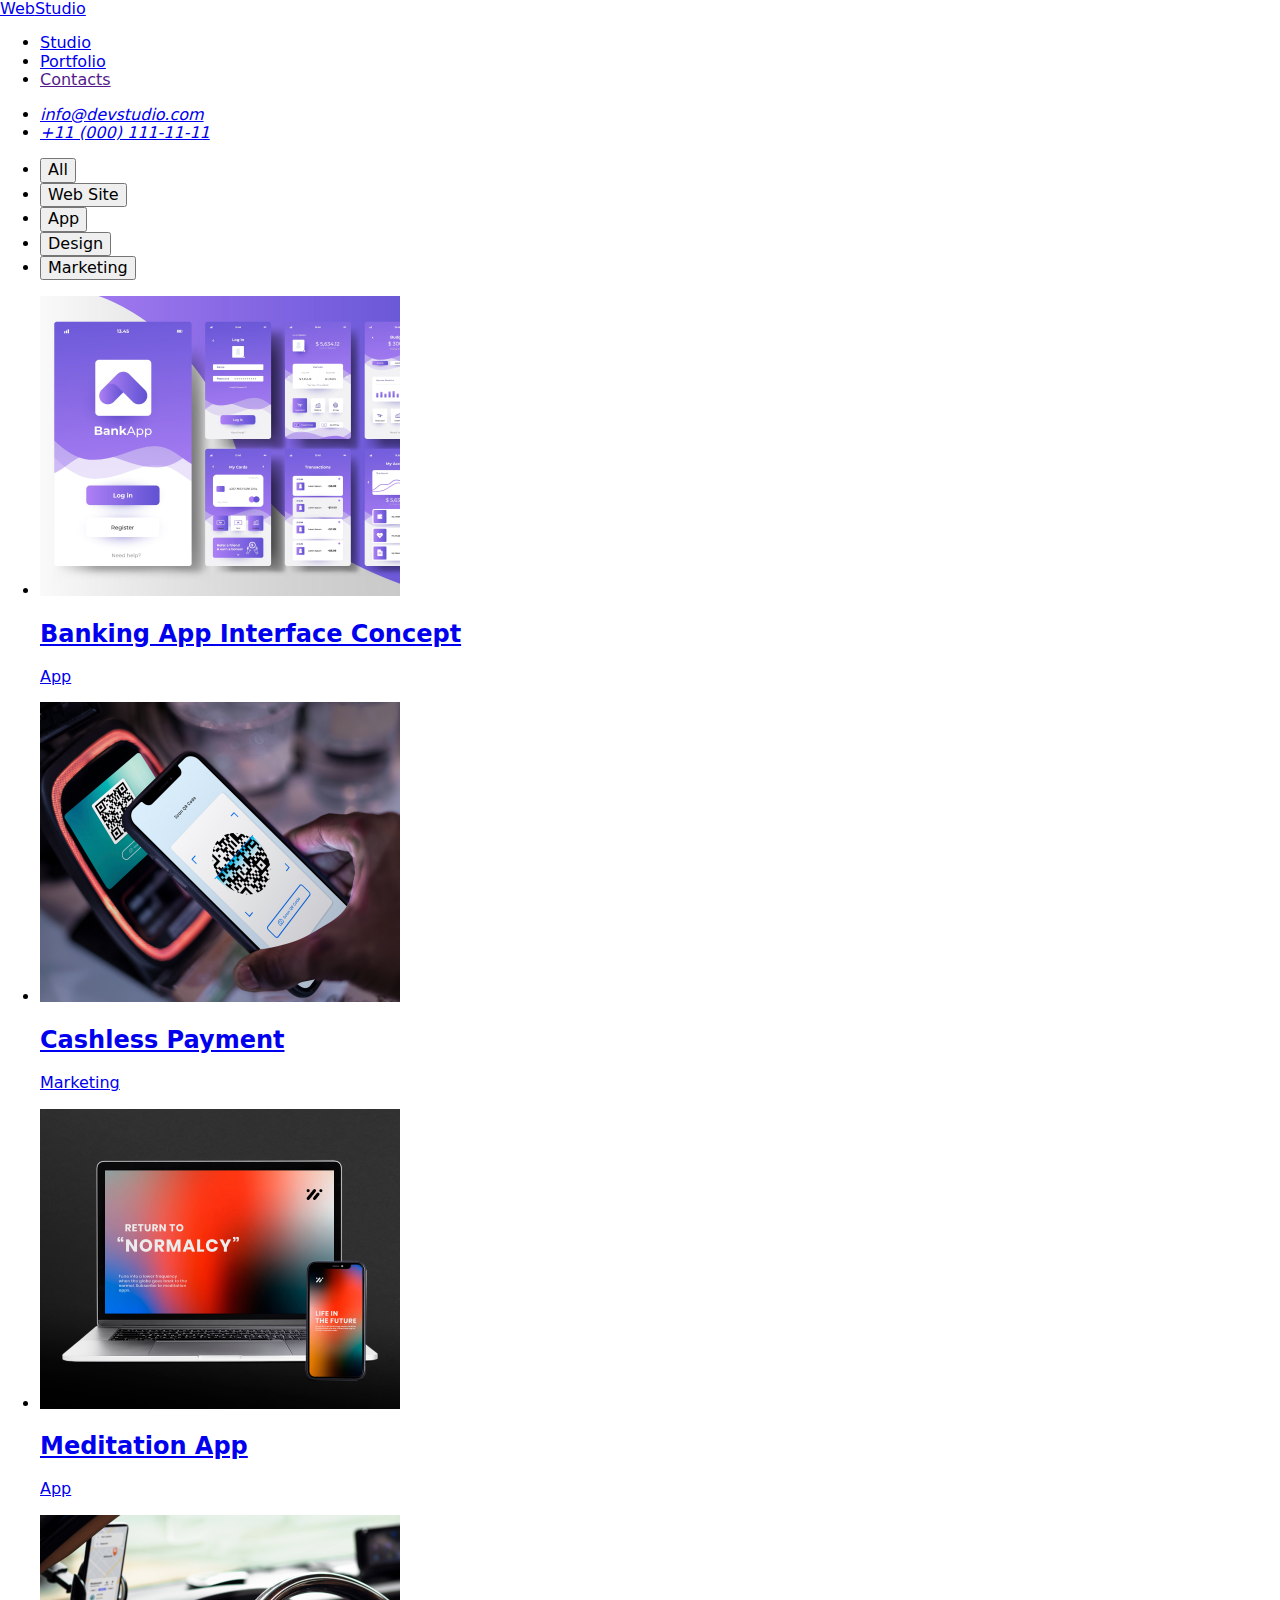
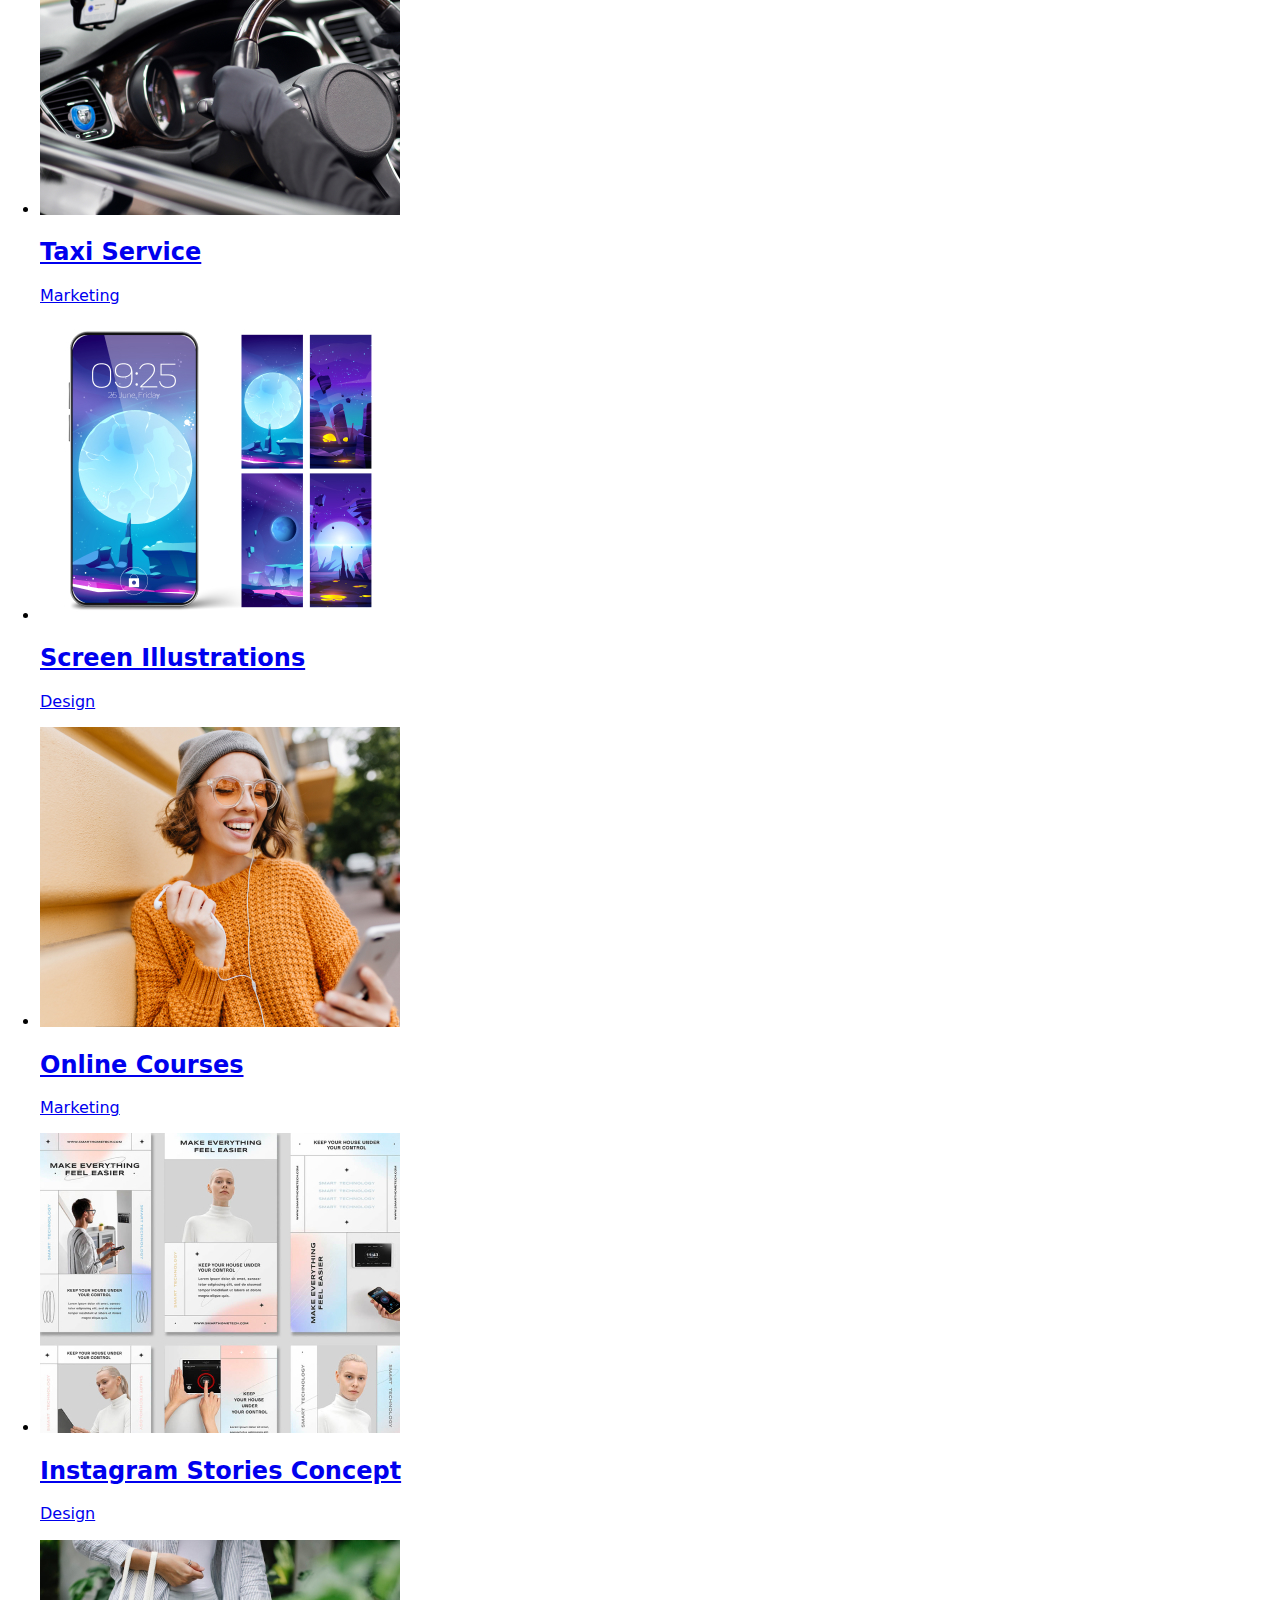
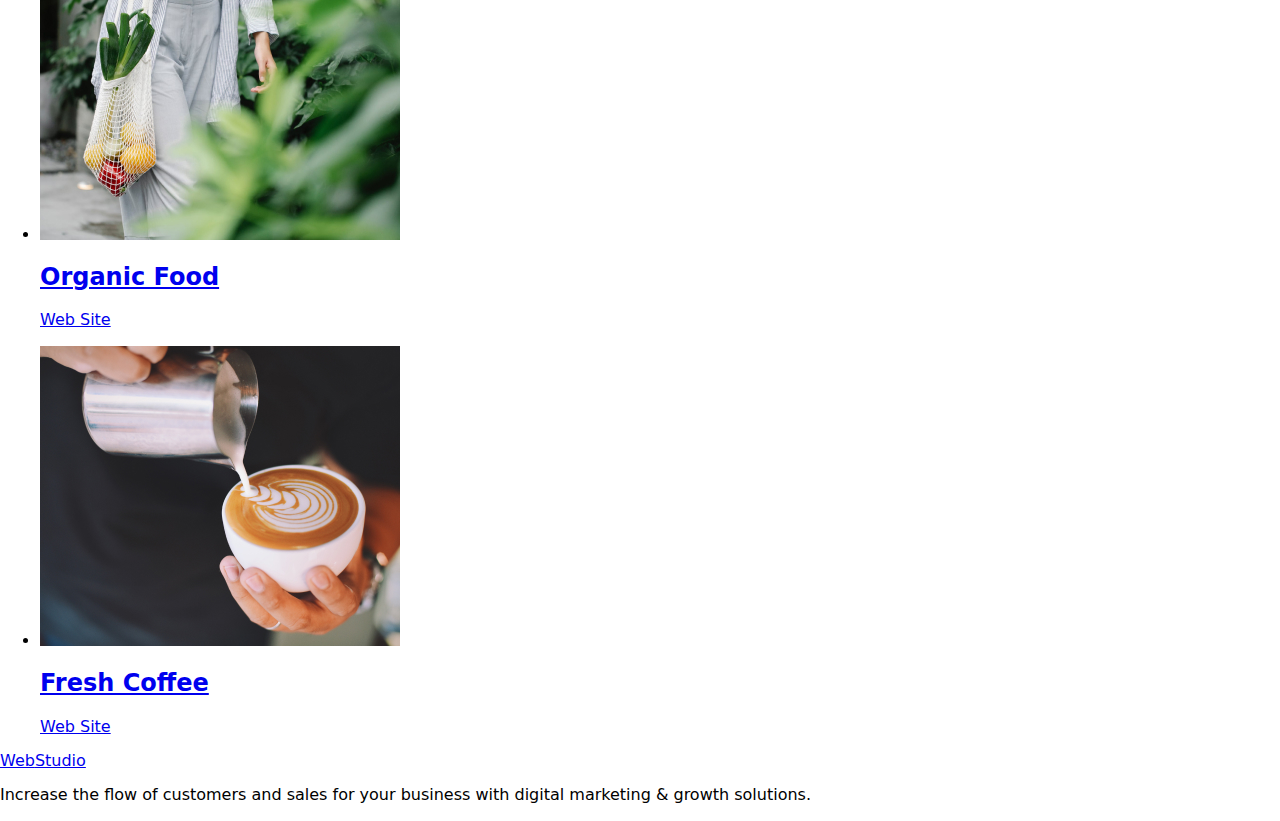
==== commit e4622248: "." ====
--- a/portfolio.html
+++ b/portfolio.html
@@ -14,7 +14,7 @@
         font-family: 'Roboto', cursive;
     }
 </style>
-
+<link rel="stylesheet" href="https://cdnjs.cloudflare.com/ajax/libs/modern-normalize/1.0.0/modern-normalize.min.css"
 <link rel="stylesheet" href="./css/styles.css" />
 <meta charset="UTF-8">
 <meta http-equiv="X-UA-Compatible" content="IE=edge">
@@ -23,6 +23,7 @@
 </head>
 
 <body class="main">
+  <class="container">
     <header>
         <nav>
             <a class="logo link" href="./index.html">Web<span class="logo-one">Studio</span></a>
@@ -75,7 +76,7 @@
     <p class="footer-desc"> Increase the flow of customers and sales for your business with digital marketing & growth
         solutions.</p>
 </footer>
-
+ </div>
     </body>
     
     </html>--- a/css/styles.css
+++ b/css/styles.css
@@ -1,10 +1,41 @@
-:root {font-family: 'Roboto', sans-serif;
-    color: #434455;
-    text-decoration: none;
-    background-color: #FFFFFF}
 :root {--primary-brand-color: #4D5AE5;
        --pressed-state: #404BBF;
-       --navy-blue: #2e2f42;}
+       --navy-blue: #2e2f42;
+       --white: #FFFFFF;
+        font-family: 'Roboto', sans-serif;
+        color: #434455;
+        text-decoration: none;
+        background-color: #FFFFFF;
+       }
+.container {width: 1158px;
+            margin: 0 auto;
+            padding: 0 15px;}
+
+.header-container {
+    display: flex;
+    justify-content: space-between;
+    align-items: center;
+    border-bottom: 1px solid #E7E9FC;
+    margin-top: 24px;
+        
+}
+.nav{display: flex;
+     align-items: center;}
+.logo-nav-container {
+    display: flex;
+    justify-content: flex-start;
+    flex-direction: row;  
+}
+.contact-container {
+    display: flex;
+    justify-content: flex-end;
+    flex-direction: row;
+    
+    
+}
+.list-container {
+    display: flex;
+}
 
 .header-one{line-height: 1.07;
     font-style: normal;
@@ -12,7 +43,12 @@
     font-size: 56px;
     letter-spacing: 0.02em;
     text-align: center;
-    color: #FFFFFF;}
+    color: #ffffff;
+    height: auto;
+    width: auto;
+width: 507px;
+    margin: 0 auto 48px;
+   }
 .logo{
     font-family: 'Raleway', sans-serif;
     font-style: normal;
@@ -22,7 +58,8 @@
     letter-spacing: 0.03em;
     text-transform: uppercase;
     text-decoration: none;
-    color: #4d5ae5;}
+    color: #4d5ae5;
+    margin-right: 76px;}
 .logo-one {color: #2e2f42}
 .logo-two {color: #f4f4fd}
 .nav-link {
@@ -31,6 +68,7 @@
     line-height: 1.5;
     letter-spacing: 0.02em;
     color: #2e2f42;
+    margin-right: 40px;
     
 }
 .nav:focus {color: #404bbf;}
@@ -44,7 +82,8 @@
     line-height: 24px;
     letter-spacing: 0.02em;
     color: #434455;
-    text-decoration: none;}
+    text-decoration: none;
+    margin-right: 40px;}
 
 .nav{color:#2e2f42;
     font-weight: 500;
@@ -142,7 +181,13 @@
 }
 .link {text-decoration: none;}
 .list {list-style: none;}
-.section-one {background-color:#2e2f42;}
+.section-one {background-color:#2e2f42;
+            width: 1440px;
+                height: 600px;
+                left: 0px;
+                top: 72px;
+                text-align: center;
+                }
 .footer{background-color:#2e2f42;}
 
 
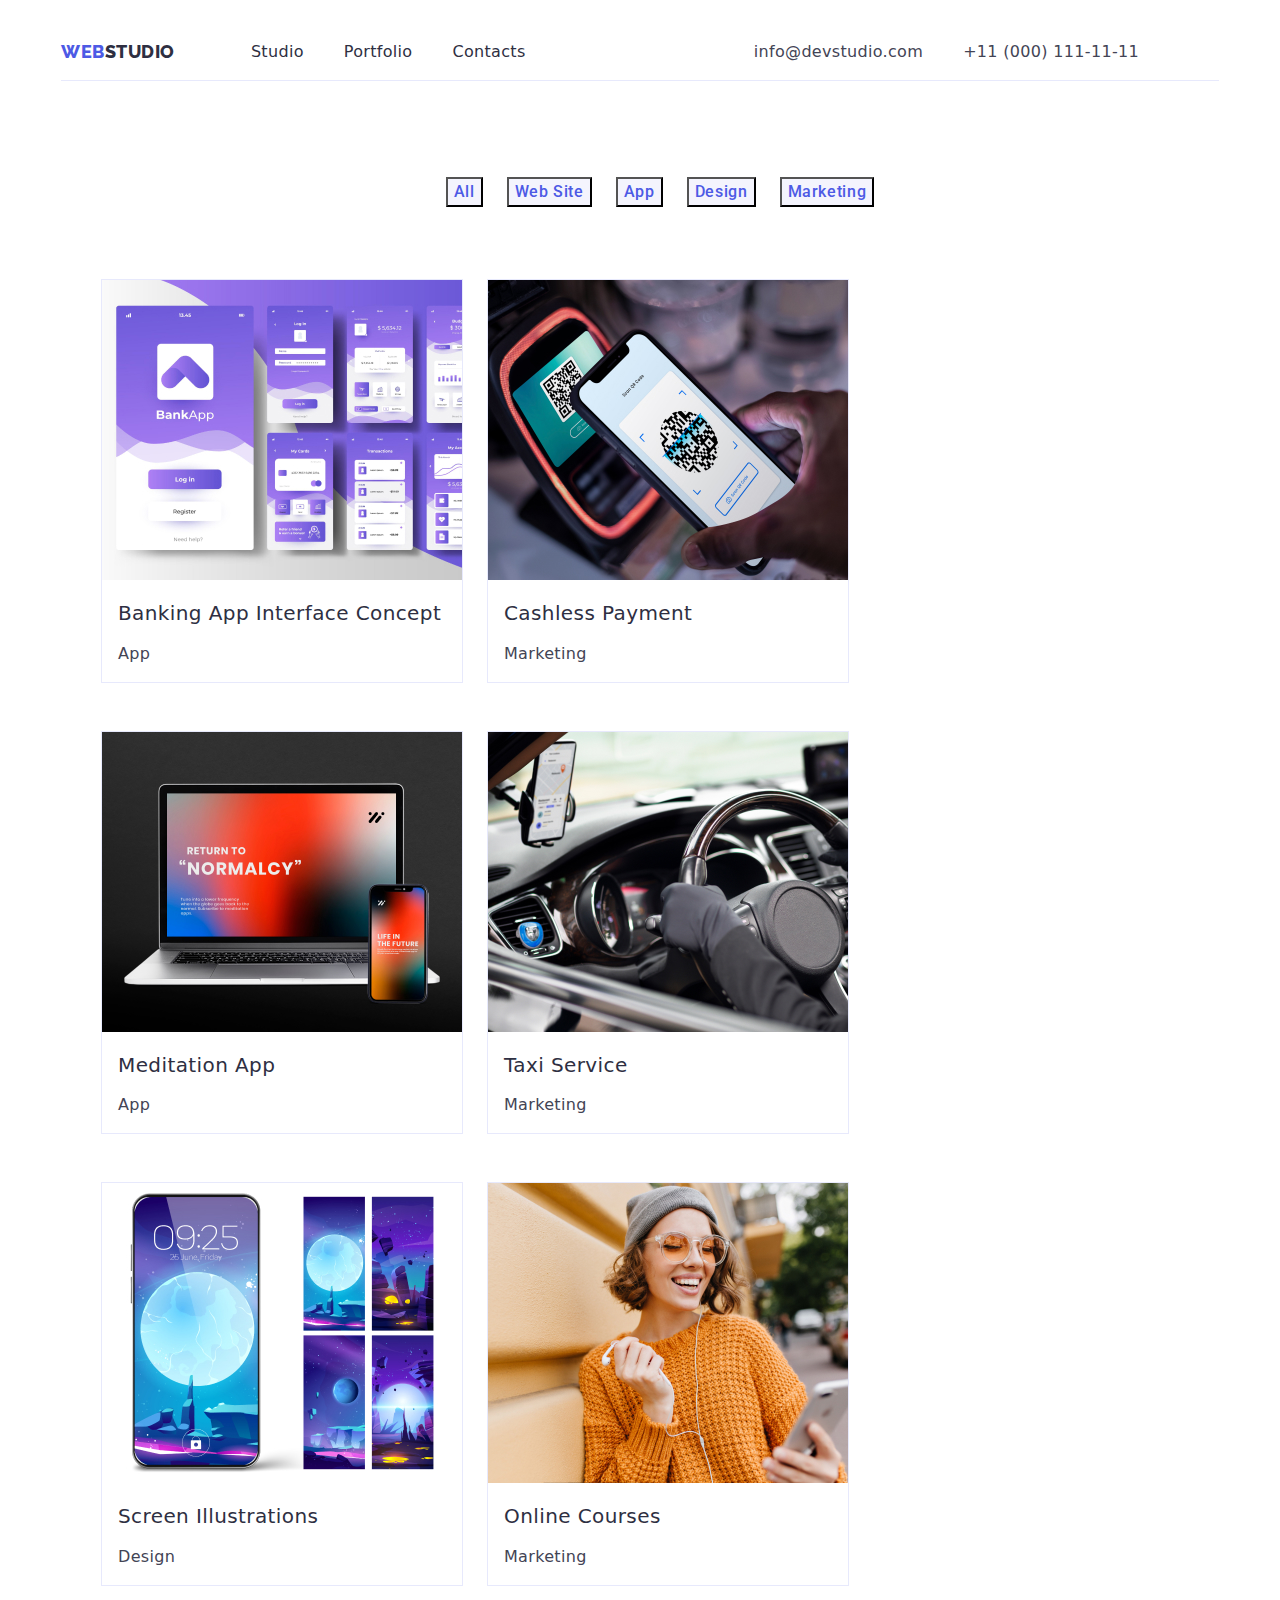
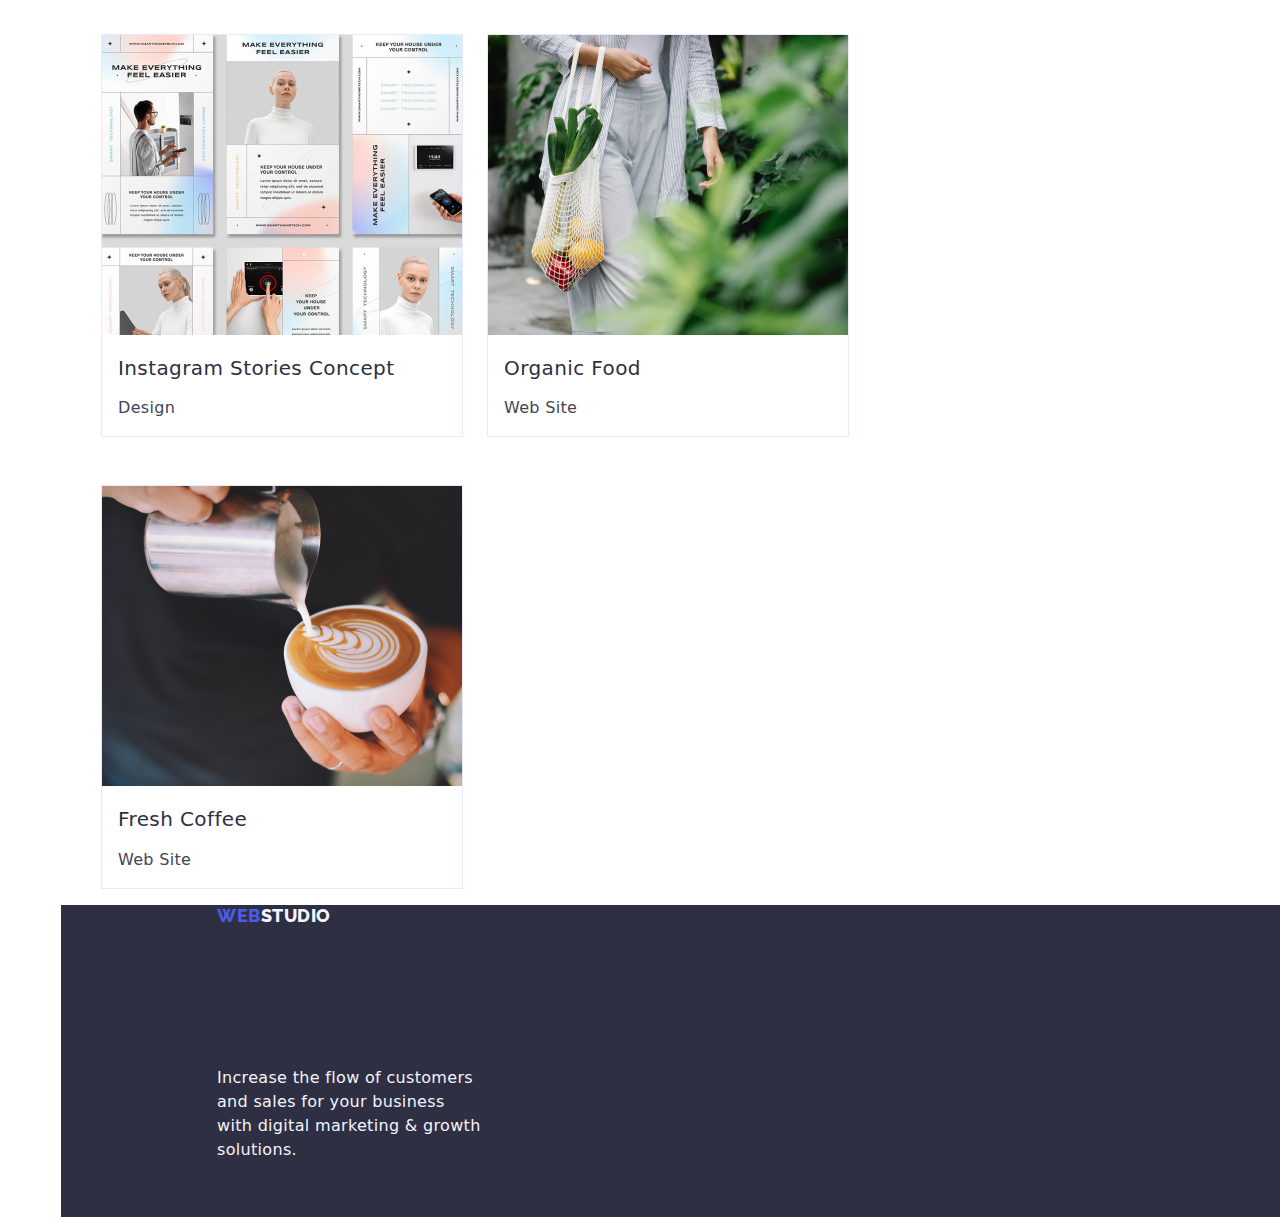
==== commit a9d95c3f: "." ====
--- a/portfolio.html
+++ b/portfolio.html
@@ -8,13 +8,7 @@
 <link rel="preconnect" href="https://fonts.googleapis.com">
 <link rel="preconnect" href="https://fonts.gstatic.com" crossorigin>
 <link href="https://fonts.googleapis.com/css2?family=Roboto:wght@400;500;700&display=swap" rel="stylesheet">
-<style>
-    .title {
-        font-family: 'Raleway', cursive;
-        font-family: 'Roboto', cursive;
-    }
-</style>
-<link rel="stylesheet" href="https://cdnjs.cloudflare.com/ajax/libs/modern-normalize/1.0.0/modern-normalize.min.css"
+<link rel="stylesheet" href="https://cdnjs.cloudflare.com/ajax/libs/modern-normalize/1.0.0/modern-normalize.min.css" />
 <link rel="stylesheet" href="./css/styles.css" />
 <meta charset="UTF-8">
 <meta http-equiv="X-UA-Compatible" content="IE=edge">
@@ -23,58 +17,64 @@
 </head>
 
 <body class="main">
-  <class="container">
-    <header>
-        <nav>
-            <a class="logo link" href="./index.html">Web<span class="logo-one">Studio</span></a>
-            <ul class="list">
-                <li class="nav-link"><a class="nav link" href="./index.html">Studio</a></li>
-                <li class="nav-link"><a class="nav link" href="./portfolio.html">Portfolio</a></li>
-                <li class="nav-link"><a class="nav link" href="">Contacts</a></li>
-            </ul>
+  <div class="container">
+    <header class="header-container">
+        <nav class="nav">
+            <div class="logo-nav-container"><a class="logo link" href="./index.html">Web<span
+                        class="logo-one">Studio</span></a>
+                <ul class="list list-container">
+                    <li class="nav-link"><a class="nav link" href="./index.html">Studio</a></li>
+                    <li class="nav-link"><a class="nav link" href="./portfolio.html">Portfolio</a></li>
+                    <li class="nav-link"><a class="nav link" href="">Contacts</a></li>
+                </ul>
+            </div>
         </nav>
-        <address class="contact">
-            <ul class="list">
-                <li><a href="mailto:info@devstudio.com" class="contact link">info@devstudio.com</a></li>
-                <li><a href="tel:+110001111111" class="contact link">+11 (000) 111-11-11</a></li>
-            </ul>
-        </address>
+        <div class="contact-container">
+            <address class="contact">
+                <ul class="list list-container">
+                    <li><a href="mailto:info@devstudio.com" class="contact link">info@devstudio.com</a></li>
+                    <li><a href="tel:+110001111111" class="contact link">+11 (000) 111-11-11</a></li>
+                </ul>
+            </address>
+        </div>
     </header>
+
     <main>
         <section> <h1 hidden>Lorem ipsum dolor</h1>
-      <ul class="list">
+      <ul class="list filter-container">
           <li><button class="filter" type="button">All</button></li>
           <li><button type="button" class="filter">Web Site</button></li>
           <li><button class="filter" type="button">App</button></li>
           <li><button class="filter" type="button">Design</button></li>
           <li><button class="filter" type="button">Marketing</button></li>
       </ul>
-      <ul class="list">
-        <li><a class="link" href="./"><img src="./images/image4.jpg" alt="Phone screen showing an app" width="360">
-        <h2 class="header-portf">Banking App Interface Concept</h2><p class="text"> App</p></a></li>
-    <li><a class="link" href="./"><img src="./images/image5.jpg" alt="Phone screen with a QR code on it" width="360">
-       <h2 class="header-portf">Cashless Payment</h2><p class="text">Marketing</p></a></li>
-    <li><a class="link" href="./"><img src="./images/image6.jpg" alt="Phone and laptop screens" width="360">
-     <h2 class="header-portf">Meditation App</h2><p class="text">App</p></a></li>
-    <li><a class="link" href="./"><img src="./images/image7.jpg" alt="Hands on a steering wheel" width="360">
-    <h2 class="header-portf">Taxi Service</h2><p class="text">Marketing</p></a></li>
-    <li><a class="link" href="./"><img src="./images/image8.jpg" alt="Five phone screens" width="360">
-    <h2 class="header-portf">Screen Illustrations</h2><p class="text">Design</p></a></li>
-    <li><a class="link" href="./"><img src="./images/image9.jpg" alt="Girl looking on a phone screen and smiling" width="360">
-    <h2 class="header-portf">Online Courses</h2><p class="text">Marketing</p></a></li>
-    <li><a class="link" href="./"><img src="./images/image10.jpg" alt="Samples of Instagram stories" width="360">
-    <h2 class="header-portf">Instagram Stories Concept</h2><p class="text">Design</p></a></li>
-    <li><a class="link" href="./"><img src="./images/image11.jpg" alt="A woman carrying a grocery bag" width="360">
-    <h2 class="header-portf">Organic Food</h2><p class="text">Web Site</p></a></li>
-    <li><a class="link" href="./"><img src="./images/image12.jpg" alt="Barista making coffee" width="360">
-    <h2 class="header-portf">Fresh Coffee</h2><p class="text">Web Site</p></a></li>
+      <ul class="list portfolio">
+        <li class="portfolio-example"><a class="link" href="./"><img src="./images/image4.jpg" alt="Phone screen showing an app" width="360">
+        <h2 class="header-portf">Banking App Interface Concept</h2><p class="text portf-desc"> App</p></a></li>
+        <li class="portfolio-example"><a class="link" href="./"><img src="./images/image5.jpg" alt="Phone screen with a QR code on it" width="360">
+        <h2 class="header-portf">Cashless Payment</h2><p class="text portf-desc">Marketing</p></a></li>
+        <li class="portfolio-example"><a class="link" href="./"><img src="./images/image6.jpg" alt="Phone and laptop screens" width="360">
+        <h2 class="header-portf">Meditation App</h2><p class="text portf-desc">App</p></a></li>
+        <li class="portfolio-example"><a class="link" href="./"><img src="./images/image7.jpg" alt="Hands on a steering wheel" width="360">
+        <h2 class="header-portf">Taxi Service</h2><p class="text portf-desc">Marketing</p></a></li>
+        <li class="portfolio-example"><a class="link" href="./"><img src="./images/image8.jpg" alt="Five phone screens" width="360">
+        <h2 class="header-portf">Screen Illustrations</h2><p class="text portf-desc">Design</p></a></li>
+        <li class="portfolio-example"><a class="link" href="./"><img src="./images/image9.jpg" alt="Girl looking on a phone screen and smiling" width="360">
+        <h2 class="header-portf">Online Courses</h2><p class="text portf-desc">Marketing</p></a></li>
+        <li class="portfolio-example"><a class="link" href="./"><img src="./images/image10.jpg" alt="Samples of Instagram stories" width="360">
+        <h2 class="header-portf">Instagram Stories Concept</h2><p class="text portf-desc">Design</p></a></li>
+        <li class="portfolio-example"><a class="link" href="./"><img src="./images/image11.jpg" alt="A woman carrying a grocery bag" width="360">
+        <h2 class="header-portf">Organic Food</h2><p class="text portf-desc">Web Site</p></a></li>
+        <li class="portfolio-example"><a class="link" href="./"><img src="./images/image12.jpg" alt="Barista making coffee" width="360">
+        <h2 class="header-portf">Fresh Coffee</h2><p class="text portf-desc">Web Site</p></a></li>
       </ul>
     </section>
     </main>
 <footer class="footer">
-    <a class="logo link" href="./index.html">Web<span class="logo-two">Studio</span></a>
+    <a class="logo link footer-logo" href="./index.html">Web<span class="logo-two">Studio</span></a>
     <p class="footer-desc"> Increase the flow of customers and sales for your business with digital marketing & growth
-        solutions.</p>
+        solutions.
+    </p>
 </footer>
  </div>
     </body>
--- a/css/styles.css
+++ b/css/styles.css
@@ -1,43 +1,87 @@
-:root {--primary-brand-color: #4D5AE5;
-       --pressed-state: #404BBF;
-       --navy-blue: #2e2f42;
-       --white: #FFFFFF;
-        font-family: 'Roboto', sans-serif;
-        color: #434455;
-        text-decoration: none;
-        background-color: #FFFFFF;
-       }
-.container {width: 1158px;
-            margin: 0 auto;
-            padding: 0 15px;}
+:root {
+    --primary-brand-color: #4D5AE5;
+    --pressed-state: #404BBF;
+    --navy-blue: #2e2f42;
+    --white: #FFFFFF;
+    font-family: 'Roboto', sans-serif;
+    color: #434455;
+    text-decoration: none;
+    background-color: #FFFFFF;
+}
+
+.container {
+    width: 1158px;
+    margin: 0 auto;
+}
 
 .header-container {
     display: flex;
     justify-content: space-between;
     align-items: center;
     border-bottom: 1px solid #E7E9FC;
-    margin-top: 24px;
-        
-}
-.nav{display: flex;
-     align-items: center;}
+    margin-top: 24px;        
+}
+
+.hero {
+    margin-right: auto;
+    margin-left: auto;
+    padding-top: 188px;
+    margin-bottom: auto;
+}
+
+.hero-button {
+    margin-top: 48px;
+}
+
+.principles {
+    display: flex;
+    align-items: center;
+    justify-content: space-between;
+    gap: 24px;
+    
+}
+.portfolio-example {
+    border: 1px solid #E7E9FC;
+}
+
+.portfolio {
+    display: flex;
+    flex-wrap: wrap;
+    column-gap: 24px;
+    row-gap: 48px;
+    flex-basis: calc((100% - 48) / 3);
+}
+
+.title {
+    font-family: 'Raleway', cursive;
+    font-family: 'Roboto', cursive;
+}
+
+.nav {
+    display: flex;
+    align-items: center;
+}
+
 .logo-nav-container {
     display: flex;
     justify-content: flex-start;
     flex-direction: row;  
-}
+    align-items: center;
+}
+
 .contact-container {
     display: flex;
     justify-content: flex-end;
-    flex-direction: row;
-    
-    
-}
+    flex-direction: row;  
+}
+
 .list-container {
     display: flex;
-}
-
-.header-one{line-height: 1.07;
+    padding-left: 76px;
+}
+
+.header-one {
+    line-height: 1.07;
     font-style: normal;
     font-weight: 700;
     font-size: 56px;
@@ -46,10 +90,9 @@
     color: #ffffff;
     height: auto;
     width: auto;
-width: 507px;
-    margin: 0 auto 48px;
-   }
-.logo{
+}
+
+.logo {
     font-family: 'Raleway', sans-serif;
     font-style: normal;
     font-weight: 800;
@@ -59,9 +102,16 @@
     text-transform: uppercase;
     text-decoration: none;
     color: #4d5ae5;
-    margin-right: 76px;}
-.logo-one {color: #2e2f42}
-.logo-two {color: #f4f4fd}
+}
+
+.logo-one {
+    color: #2e2f42
+}
+
+.logo-two {
+    color: #f4f4fd
+}
+
 .nav-link {
     font-weight: 500;
     font-size: 16px;
@@ -69,35 +119,50 @@
     letter-spacing: 0.02em;
     color: #2e2f42;
     margin-right: 40px;
-    
-}
-.nav:focus {color: #404bbf;}
+}
+
+.nav:focus {
+    color: #404bbf;
+}
+
 .nav:hover {
     color: #404bbf;
 }
-.contact-nav {font-style: normal;}
-.contact {font-style: normal;
+
+.contact-nav {
+    font-style: normal;
+}
+
+.contact {
+    font-style: normal;
     font-weight: 500;
     font-size: 16px;
     line-height: 24px;
     letter-spacing: 0.02em;
     color: #434455;
     text-decoration: none;
-    margin-right: 40px;}
-
-.nav{color:#2e2f42;
+    margin-right: 40px;
+}
+
+.nav {
+    color:#2e2f42;
     font-weight: 500;
     font-size: 16px;
     line-height: 1.5;
     letter-spacing: 0.02em;
-    text-decoration: none;}
+    text-decoration: none;
+}
    
-.contact:focus {color:#404bbf;}
+.contact:focus {
+    color:#404bbf;
+}
+
 .contact:hover {
     color: #404bbf;
 }
 
-.button {background-color: #4D5AE5;
+.button {
+    background-color: #4D5AE5;
     font-style: normal;
     font-weight: 500;
     font-size: 16px;
@@ -107,28 +172,53 @@
     font-family: "Roboto", sans-serif;
     cursor: pointer;
     }
-.button:focus {background-color:#404BBF;}
+
+.button:focus {
+    background-color:#404BBF;
+}
+
 .button:hover {
     background-color: #404BBF;
 }
+
 .principlesoverall {
     list-style: none;    
 }
+
 .header-three {
     font-style: normal;
     font-weight: 500;
     font-size: 20px;
     line-height: 24px;
     letter-spacing: 0.02em;
-    color: #2E2F42;}   
+    color: #2E2F42;
+}   
+
+.gallery-h {
+    padding-top: 120px;
+    padding-bottom: 72px;
+}
+
+.gallery {
+    display: flex;
+    justify-content: space-between;
+    align-items: center;
+    margin-bottom: 120px;
+}
+
+.gallery-two {
+    display: flex;
+    align-items: flex-start;
+}
 .text {
-        font-style: normal;
-        font-weight: 400;
-        font-size: 16px;
-        line-height: 24px;
-        letter-spacing: 0.02em;
-        color: #434455;
+    font-style: normal;
+    font-weight: 400;
+    font-size: 16px;
+    line-height: 24px;
+    letter-spacing: 0.02em;
+    color: #434455;
 }     
+
 .header-two {
     font-style: normal;
     font-weight: 700;
@@ -137,16 +227,59 @@
     letter-spacing: 0.02em;
     text-transform: capitalize;
     color: #2E2F42;
-    line-height: 1.11;}
-.section-four {background-color: #F4F4FD;}
-.team {background-color: #FFFFFF;}
+    line-height: 1.11;
+}
+
+.section-four {
+    background-color: #F4F4FD;
+}
+
+.team {
+    background-color: #FFFFFF;
+}
+
+.member {
+    justify-content: center;
+    text-align: center;
+}
+
+.mark {
+    margin-left: 24px;
+    margin-right: 24px;
+    border-radius: 0px 0px 4px 4px;
+    box-shadow: 0px 1px 6px rgba(46, 47, 66, 0.08), 0px 1px 1px rgba(46, 47, 66, 0.16), 0px 2px 1px rgba(46, 47, 66, 0.08);
+    margin-bottom: 120px;
+    justify-content: center;
+}
+
+.tom {
+    margin-left: 24px;
+    margin-right: 24px;
+    border-radius: 0px 0px 4px 4px;
+    box-shadow: 0px 1px 6px rgba(46, 47, 66, 0.08), 0px 1px 1px rgba(46, 47, 66, 0.16), 0px 2px 1px rgba(46, 47, 66, 0.08);
+    margin-bottom: 120px;
+}
+
+.daniel {
+    border-radius: 0px 0px 4px 4px;
+    margin-left: 24px;
+    margin-right: 24px;
+    margin-bottom: 120px;
+    box-shadow: 0px 1px 6px rgba(46, 47, 66, 0.08), 0px 1px 1px rgba(46, 47, 66, 0.16), 0px 2px 1px rgba(46, 47, 66, 0.08);
+}
+
 .header-portf {
     font-weight: 500;
     font-size: 20px;
     line-height: 24px;
     letter-spacing: 0.02em;
-    color: #2E2F42;}
-
+    color: #2E2F42;
+    padding-left: 16px;
+}
+
+.portf-desc {
+    padding-left: 16px;
+}
 .teamjob {
     font-style: normal;
     font-weight: 400;
@@ -155,47 +288,80 @@
     letter-spacing: 0.02em;
     color: #434455
 }
-.footer-desc{
+
+.footer-desc {
     font-style: normal;
     line-height: 24px;
     letter-spacing: 0.02em;
     color: #F4F4FD;
+    margin-left: 156px;
+    width: 264px;
+    margin-top: 140px;
+}
+
+.footer-logo {
+    margin-left: 156px;
+    padding-top: 101px;
 }
 .filter:hover {background: #404BBF;
     border: 1px solid #E7E9FC;
     color: #FFFFFF;
-     }
+}
+
 .filter:focus {
-        color: #FFFFFF;
-        background: #404BBF;
-        border: 1px solid #E7E9FC;
-    }
-.filter {font-family: "Roboto", sans-serif;
-         font-weight: 500;
-        font-size: 16px;
-        line-height: 1.5;
-        letter-spacing: 0.04em;
-        color: #4d5ae5;
-        background-color: #F4F4FD;
-        cursor: pointer;
-}
-.link {text-decoration: none;}
-.list {list-style: none;}
-.section-one {background-color:#2e2f42;
-            width: 1440px;
-                height: 600px;
-                left: 0px;
-                top: 72px;
-                text-align: center;
-                }
-.footer{background-color:#2e2f42;}
-
-
-
-
-
-
-
-
-
-
+    color: #FFFFFF;
+    background: #404BBF;
+    border: 1px solid #E7E9FC;
+}
+
+.filter {
+    font-family: "Roboto", sans-serif;
+    font-weight: 500;
+    font-size: 16px;
+    line-height: 1.5;
+    letter-spacing: 0.04em;
+    color: #4d5ae5;
+    background-color: #F4F4FD;
+    cursor: pointer;
+}
+
+.link {
+    text-decoration: none;
+}
+
+.list {
+    list-style: none;
+}
+
+.section-one {
+    background-color:#2e2f42;
+    /* width: 1440px; */
+    height: 600px;
+    left: 0px;
+    top: 72px;
+    text-align: center;
+    justify-content: center;
+}
+
+.footer{
+    background-color:#2e2f42;
+    width: 1440px;
+    height: 312px;
+}
+
+.filter-container {
+    display: flex;
+    justify-content: center;
+    margin-top: 96px;
+    margin-bottom: 72px;
+    gap: 24px;
+}
+
+
+
+
+
+
+
+
+
